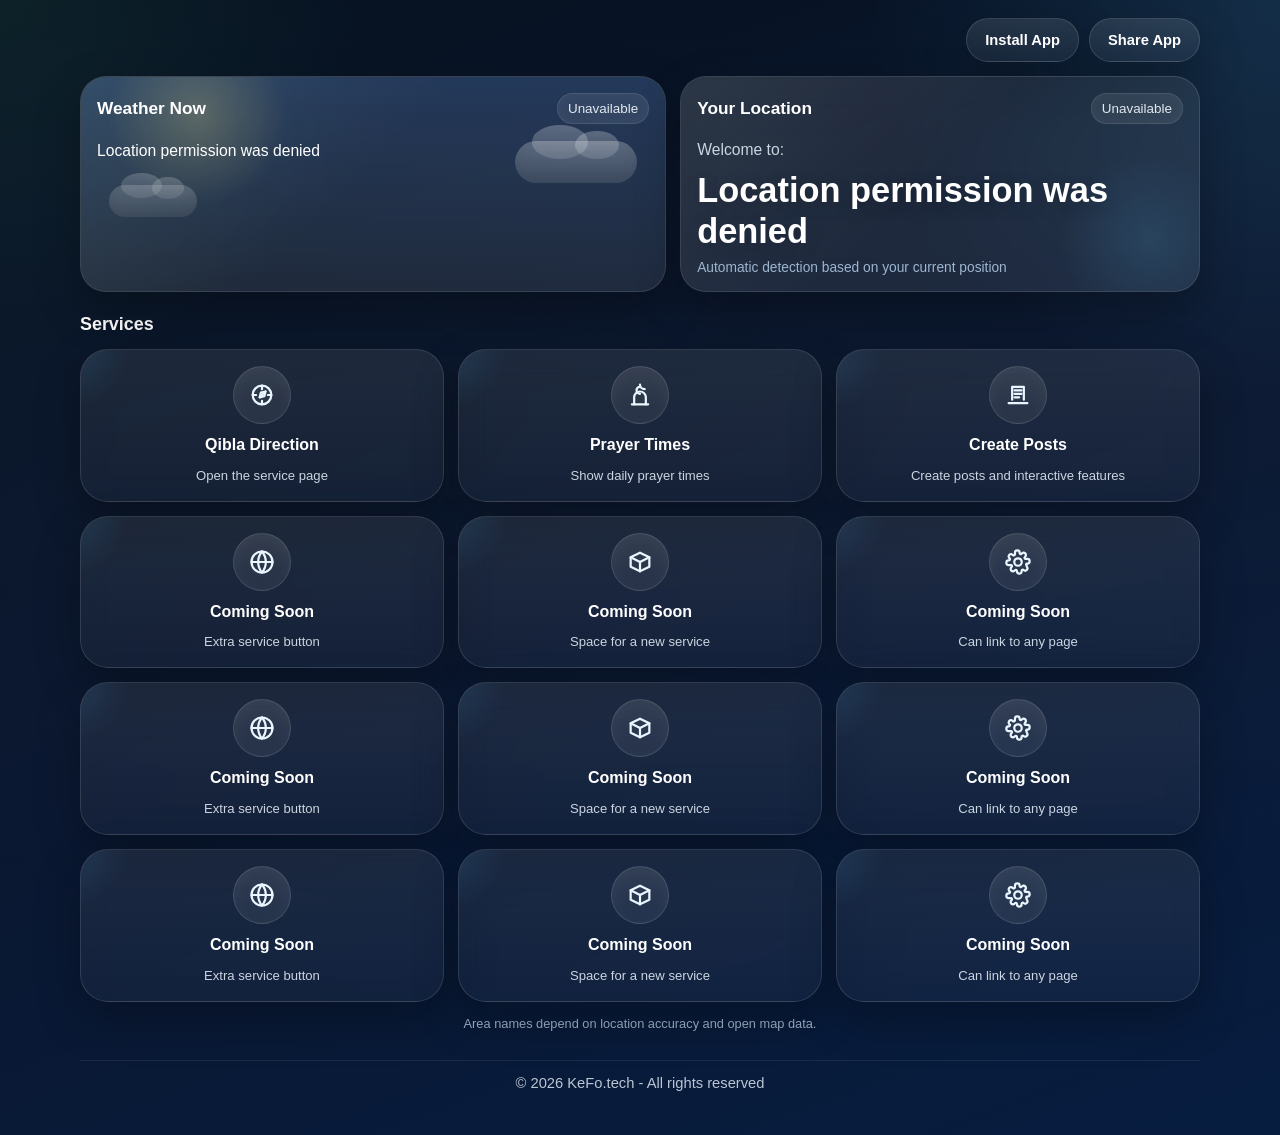
==== index.html @ 21431b5f "Update index.html" ====
<!DOCTYPE html>
<html lang="ar" dir="rtl">
<head>
  <meta charset="UTF-8" />
  <meta name="viewport" content="width=device-width, initial-scale=1.0" />
  <title>بوابة الخدمات | KeFo.tech</title>
  <meta name="theme-color" content="#0f172a" />
  <meta name="description" content="بوابة خدمات ذكية تعرض الطقس والمنطقة الحالية مع خدمات إضافية قابلة للتوسعة." />

  <link rel="manifest" href="./manifest.webmanifest" />
  <link rel="apple-touch-icon" href="./icons/icon-192.png" />

  <style>
    :root{
      --bg1:#06111f;
      --bg2:#0a1730;
      --bg3:#071d40;
      --card:rgba(255,255,255,0.08);
      --card-border:rgba(255,255,255,0.13);
      --text:#f8fafc;
      --muted:#cbd5e1;
      --accent:#5cc8ff;
      --accent2:#61e59a;
      --shadow:0 18px 45px rgba(0,0,0,.28);
      --radius:26px;
    }

    *{
      box-sizing:border-box;
      -webkit-tap-highlight-color:transparent;
      -webkit-touch-callout:none;
    }

    html, body{
      margin:0;
      padding:0;
      min-height:100%;
    }

    body{
      font-family:"Tahoma","Arial",sans-serif;
      color:var(--text);
      background:
        radial-gradient(circle at top right, rgba(92,200,255,.14), transparent 24%),
        radial-gradient(circle at top left, rgba(97,229,154,.08), transparent 22%),
        linear-gradient(160deg,var(--bg1),var(--bg2) 50%, var(--bg3));
      user-select:none;
      -webkit-user-select:none;
      -moz-user-select:none;
      -ms-user-select:none;
      overflow-x:hidden;
    }

    body::before{
      content:"";
      position:fixed;
      inset:0;
      pointer-events:none;
      background:
        linear-gradient(transparent 0%, rgba(255,255,255,.02) 50%, transparent 100%);
      mix-blend-mode:screen;
      opacity:.6;
    }

    .container{
      width:min(1120px, 94%);
      margin:auto;
      padding:18px 0 30px;
    }

    .header-actions{
      display:flex;
      justify-content:flex-end;
      gap:10px;
      margin-bottom:14px;
      flex-wrap:wrap;
    }

    .top-action-btn{
      border:none;
      outline:none;
      cursor:pointer;
      color:#fff;
      font-family:inherit;
      font-size:.92rem;
      font-weight:800;
      background:linear-gradient(180deg, rgba(255,255,255,.11), rgba(255,255,255,.05));
      border:1px solid rgba(255,255,255,.13);
      border-radius:999px;
      padding:13px 18px;
      box-shadow:var(--shadow);
      transition:.22s ease;
      backdrop-filter:blur(12px);
      -webkit-backdrop-filter:blur(12px);
    }

    .top-action-btn:hover{
      transform:translateY(-2px);
      border-color:rgba(92,200,255,.4);
      background:linear-gradient(180deg, rgba(92,200,255,.18), rgba(255,255,255,.05));
    }

    .top-cards{
      display:grid;
      grid-template-columns:minmax(0, 1.06fr) minmax(0, .94fr);
      gap:14px;
      margin-bottom:22px;
      align-items:stretch;
    }

    .glass-card{
      background:var(--card);
      border:1px solid var(--card-border);
      backdrop-filter: blur(18px);
      -webkit-backdrop-filter: blur(18px);
      border-radius:var(--radius);
      box-shadow:var(--shadow);
      padding:16px;
      position:relative;
      overflow:hidden;
      min-height:170px;
    }

    .glass-card::before{
      content:"";
      position:absolute;
      inset:0;
      background:linear-gradient(135deg, rgba(255,255,255,.08), transparent 48%);
      pointer-events:none;
    }

    .card-head{
      display:flex;
      align-items:center;
      justify-content:space-between;
      gap:10px;
      position:relative;
      z-index:3;
      margin-bottom:14px;
    }

    .card-title{
      margin:0;
      font-size:clamp(.95rem, 1.7vw, 1.08rem);
      font-weight:800;
      color:#fff;
      line-height:1.3;
    }

    .badge{
      background:rgba(255,255,255,.08);
      border:1px solid rgba(255,255,255,.10);
      color:#e2e8f0;
      padding:7px 10px;
      border-radius:999px;
      font-size:clamp(.68rem, 1.2vw, .84rem);
      white-space:nowrap;
      flex-shrink:0;
      box-shadow:inset 0 0 14px rgba(255,255,255,.03);
    }

    /* Weather Card */
    .weather-card{
      min-height:210px;
    }

    .weather-scene{
      position:absolute;
      inset:0;
      z-index:1;
      overflow:hidden;
      pointer-events:none;
    }

    .weather-scene.day{
      background:
        radial-gradient(circle at 20% 18%, rgba(255,235,130,.22), transparent 18%),
        linear-gradient(180deg, rgba(74,146,255,.18), rgba(255,255,255,.01));
    }

    .weather-scene.night{
      background:
        radial-gradient(circle at 78% 18%, rgba(200,220,255,.14), transparent 14%),
        linear-gradient(180deg, rgba(21,31,66,.28), rgba(8,14,28,.04));
    }

    .sun, .moon{
      position:absolute;
      top:22px;
      left:22px;
      width:62px;
      height:62px;
      border-radius:50%;
    }

    .sun{
      background:radial-gradient(circle, #fff7b0 0%, #ffd65c 45%, #ffb300 72%, rgba(255,179,0,.2) 100%);
      box-shadow:0 0 28px rgba(255,208,89,.55), 0 0 65px rgba(255,208,89,.18);
      animation:sunPulse 4s ease-in-out infinite;
      display:none;
    }

    .moon{
      background:radial-gradient(circle at 35% 35%, #f8fbff 0%, #d8e7ff 60%, #b5c7ec 100%);
      box-shadow:0 0 24px rgba(200,225,255,.28);
      display:none;
    }

    .moon::after{
      content:"";
      position:absolute;
      top:7px;
      left:18px;
      width:52px;
      height:52px;
      border-radius:50%;
      background:rgba(12,19,40,.95);
    }

    .stars{
      position:absolute;
      inset:0;
      display:none;
    }

    .stars span{
      position:absolute;
      width:3px;
      height:3px;
      border-radius:50%;
      background:#fff;
      opacity:.75;
      animation:starBlink 2.4s ease-in-out infinite;
    }

    .stars span:nth-child(1){ top:24px; right:85px; animation-delay:.3s; }
    .stars span:nth-child(2){ top:52px; right:50px; animation-delay:1s; }
    .stars span:nth-child(3){ top:40px; right:120px; animation-delay:1.6s; }
    .stars span:nth-child(4){ top:78px; right:88px; animation-delay:.8s; }
    .stars span:nth-child(5){ top:22px; right:150px; animation-delay:1.2s; }

    .cloud{
      position:absolute;
      border-radius:999px;
      background:linear-gradient(180deg, rgba(255,255,255,.28), rgba(255,255,255,.14));
      box-shadow:inset 0 -8px 18px rgba(0,0,0,.08);
      opacity:.95;
    }

    .cloud::before,
    .cloud::after{
      content:"";
      position:absolute;
      background:inherit;
      border-radius:50%;
    }

    .cloud::before{
      width:46%;
      height:80%;
      top:-38%;
      left:14%;
    }

    .cloud::after{
      width:36%;
      height:68%;
      top:-24%;
      right:15%;
    }

    .cloud.a{
      width:122px;
      height:42px;
      top:64px;
      right:28px;
      animation:cloudMoveA 9s ease-in-out infinite;
    }

    .cloud.b{
      width:88px;
      height:32px;
      top:108px;
      left:28px;
      opacity:.72;
      animation:cloudMoveB 12s ease-in-out infinite;
    }

    .rain,
    .snow,
    .fog,
    .lightning{
      position:absolute;
      inset:0;
      display:none;
      pointer-events:none;
    }

    .rain span{
      position:absolute;
      width:2px;
      height:15px;
      border-radius:999px;
      background:linear-gradient(180deg, rgba(190,230,255,0), rgba(190,230,255,.95));
      animation:rainFall 1s linear infinite;
      opacity:.85;
    }

    .rain span:nth-child(1){ left:18%; top:42%; animation-delay:.1s; }
    .rain span:nth-child(2){ left:28%; top:38%; animation-delay:.3s; }
    .rain span:nth-child(3){ left:36%; top:46%; animation-delay:.6s; }
    .rain span:nth-child(4){ left:48%; top:40%; animation-delay:.2s; }
    .rain span:nth-child(5){ left:58%; top:48%; animation-delay:.7s; }
    .rain span:nth-child(6){ left:70%; top:44%; animation-delay:.4s; }
    .rain span:nth-child(7){ left:79%; top:38%; animation-delay:.9s; }
    .rain span:nth-child(8){ left:87%; top:46%; animation-delay:.5s; }

    .snow span{
      position:absolute;
      width:6px;
      height:6px;
      border-radius:50%;
      background:rgba(255,255,255,.95);
      box-shadow:0 0 8px rgba(255,255,255,.25);
      animation:snowFall 5s linear infinite;
    }

    .snow span:nth-child(1){ left:18%; top:35%; animation-delay:.2s; }
    .snow span:nth-child(2){ left:28%; top:42%; animation-delay:1.3s; }
    .snow span:nth-child(3){ left:42%; top:38%; animation-delay:.7s; }
    .snow span:nth-child(4){ left:55%; top:46%; animation-delay:2.1s; }
    .snow span:nth-child(5){ left:68%; top:40%; animation-delay:1.1s; }
    .snow span:nth-child(6){ left:80%; top:36%; animation-delay:2.8s; }

    .fog span{
      position:absolute;
      left:-10%;
      width:65%;
      height:24px;
      border-radius:999px;
      background:linear-gradient(90deg, rgba(255,255,255,0), rgba(230,238,248,.16), rgba(255,255,255,0));
      filter:blur(4px);
      animation:fogMove 9s linear infinite;
    }

    .fog span:nth-child(1){ top:78px; animation-delay:0s; }
    .fog span:nth-child(2){ top:110px; animation-delay:2.7s; }
    .fog span:nth-child(3){ top:138px; animation-delay:5s; }

    .lightning span{
      position:absolute;
      right:26%;
      top:48px;
      width:0;
      height:0;
      border-left:10px solid transparent;
      border-right:6px solid transparent;
      border-top:34px solid rgba(255,250,200,.95);
      transform:skewX(-12deg) rotate(12deg);
      filter:drop-shadow(0 0 10px rgba(255,245,175,.3));
      animation:flashStorm 3.6s infinite;
    }

    .scene-sunny .sun{ display:block; }
    .scene-night-clear .moon,
    .scene-night-cloudy .moon,
    .scene-night-rainy .moon,
    .scene-night-snowy .moon{ display:block; }
    .scene-night-clear .stars,
    .scene-night-cloudy .stars,
    .scene-night-rainy .stars,
    .scene-night-snowy .stars{ display:block; }

    .scene-partly-cloudy .sun{ display:block; }
    .scene-cloudy .cloud,
    .scene-partly-cloudy .cloud,
    .scene-rainy .cloud,
    .scene-snowy .cloud,
    .scene-stormy .cloud,
    .scene-foggy .cloud,
    .scene-night-cloudy .cloud,
    .scene-night-rainy .cloud,
    .scene-night-snowy .cloud{
      display:block;
    }

    .scene-rainy .rain,
    .scene-night-rainy .rain{ display:block; }

    .scene-snowy .snow,
    .scene-night-snowy .snow{ display:block; }

    .scene-foggy .fog{ display:block; }

    .scene-stormy .rain,
    .scene-stormy .lightning{ display:block; }

    .weather-card-content{
      position:relative;
      z-index:2;
      display:flex;
      align-items:flex-end;
      justify-content:space-between;
      gap:16px;
      min-height:126px;
      padding-top:16px;
    }

    .weather-main{
      display:flex;
      flex-direction:column;
      gap:8px;
      max-width:62%;
    }

    .weather-temp{
      font-size:clamp(2rem, 4.3vw, 3rem);
      font-weight:900;
      line-height:1;
      letter-spacing:-1px;
      text-shadow:0 4px 18px rgba(0,0,0,.18);
    }

    .weather-desc{
      color:#eef7ff;
      font-size:clamp(.9rem, 1.8vw, 1.04rem);
      line-height:1.4;
      font-weight:700;
    }

    .next-weather{
      display:inline-flex;
      align-items:center;
      gap:8px;
      background:rgba(255,255,255,.09);
      border:1px solid rgba(255,255,255,.12);
      padding:8px 12px;
      border-radius:999px;
      color:#edf7ff;
      font-size:clamp(.72rem, 1.5vw, .84rem);
      line-height:1.4;
      flex-wrap:wrap;
      width:fit-content;
      backdrop-filter:blur(10px);
    }

    .next-weather-icon{
      width:22px;
      height:22px;
      display:grid;
      place-items:center;
      border-radius:50%;
      background:rgba(255,255,255,.08);
      font-size:.95rem;
    }

    .weather-side-icon{
      position:relative;
      z-index:2;
      width:82px;
      height:82px;
      border-radius:50%;
      display:grid;
      place-items:center;
      background:linear-gradient(180deg, rgba(255,255,255,.11), rgba(255,255,255,.05));
      border:1px solid rgba(255,255,255,.12);
      box-shadow:inset 0 0 24px rgba(255,255,255,.03);
      font-size:2rem;
      flex-shrink:0;
    }

    /* Location Card */
    .location-card{
      min-height:210px;
    }

    .location-card::after{
      content:"";
      position:absolute;
      inset:auto -40px -40px auto;
      width:180px;
      height:180px;
      border-radius:50%;
      background:radial-gradient(circle, rgba(92,200,255,.12), transparent 70%);
      pointer-events:none;
    }

    .location-card-content{
      position:relative;
      z-index:2;
      display:flex;
      flex-direction:column;
      justify-content:center;
      min-height:126px;
      gap:8px;
    }

    .welcome-text{
      color:var(--muted);
      font-size:clamp(.82rem, 1.8vw, .98rem);
      line-height:1.5;
    }

    .area-name{
      margin:0;
      font-size:clamp(1.25rem, 3.2vw, 2.15rem);
      font-weight:900;
      line-height:1.2;
      color:#fff;
      word-break:break-word;
      overflow-wrap:anywhere;
      text-shadow:0 5px 18px rgba(0,0,0,.18);
    }

    .location-subline{
      color:#a9c3dd;
      font-size:.86rem;
      opacity:.92;
    }

    /* Services */
    .services-title{
      margin:0 0 14px;
      font-size:clamp(1rem, 1.9vw, 1.12rem);
      font-weight:900;
      color:#fff;
    }

    .services-grid{
      display:grid;
      grid-template-columns:repeat(3, minmax(0, 1fr));
      gap:14px;
    }

    .service-btn{
      text-decoration:none;
      color:#fff;
      background:linear-gradient(180deg, rgba(255,255,255,.08), rgba(255,255,255,.04));
      border:1px solid rgba(255,255,255,.12);
      border-radius:28px;
      min-height:128px;
      padding:16px 12px;
      display:flex;
      flex-direction:column;
      align-items:center;
      justify-content:center;
      text-align:center;
      gap:10px;
      transition:.24s ease;
      box-shadow:var(--shadow);
      position:relative;
      overflow:hidden;
      backdrop-filter:blur(14px);
    }

    .service-btn::before{
      content:"";
      position:absolute;
      inset:-40% auto auto -20%;
      width:120px;
      height:120px;
      border-radius:50%;
      background:radial-gradient(circle, rgba(92,200,255,.12), transparent 70%);
      pointer-events:none;
    }

    .service-btn:hover{
      transform:translateY(-4px);
      border-color:rgba(92,200,255,.42);
      background:linear-gradient(180deg, rgba(92,200,255,.12), rgba(255,255,255,.05));
    }

    .service-icon{
      width:58px;
      height:58px;
      border-radius:50%;
      display:grid;
      place-items:center;
      background:linear-gradient(180deg, rgba(255,255,255,.10), rgba(255,255,255,.05));
      border:1px solid rgba(255,255,255,.13);
      box-shadow:inset 0 0 18px rgba(255,255,255,.04);
      flex-shrink:0;
    }

    .service-icon svg{
      width:28px;
      height:28px;
      stroke:#eaf6ff;
      fill:none;
      stroke-width:1.9;
      stroke-linecap:round;
      stroke-linejoin:round;
    }

    .service-title{
      font-size:clamp(.84rem, 1.8vw, 1rem);
      font-weight:800;
      line-height:1.35;
      position:relative;
      z-index:1;
    }

    .service-sub{
      font-size:clamp(.7rem, 1.42vw, .82rem);
      color:var(--muted);
      line-height:1.45;
      position:relative;
      z-index:1;
    }

    .osm-note{
      margin-top:12px;
      color:#9bb2ca;
      font-size:clamp(.68rem, 1.3vw, .8rem);
      text-align:center;
      line-height:1.6;
    }

    .copyright{
      margin-top:26px;
      text-align:center;
      color:#cbd5e1;
      font-size:clamp(.76rem, 1.6vw, .92rem);
      opacity:.92;
      padding:14px 10px;
      border-top:1px solid rgba(255,255,255,.08);
    }

    .loading-text,
    .error-text{
      color:#fff;
      font-size:clamp(.8rem, 1.7vw, .98rem);
      line-height:1.7;
      position:relative;
      z-index:2;
    }

    /* Animations */
    @keyframes sunPulse{
      0%,100%{ transform:scale(1); }
      50%{ transform:scale(1.06); }
    }

    @keyframes starBlink{
      0%,100%{ opacity:.25; transform:scale(1); }
      50%{ opacity:1; transform:scale(1.25); }
    }

    @keyframes cloudMoveA{
      0%,100%{ transform:translateX(0); }
      50%{ transform:translateX(-12px); }
    }

    @keyframes cloudMoveB{
      0%,100%{ transform:translateX(0); }
      50%{ transform:translateX(15px); }
    }

    @keyframes rainFall{
      0%{ transform:translateY(-8px); opacity:0; }
      20%{ opacity:.9; }
      100%{ transform:translateY(38px); opacity:0; }
    }

    @keyframes snowFall{
      0%{ transform:translateY(-8px) translateX(0); opacity:0; }
      10%{ opacity:1; }
      100%{ transform:translateY(54px) translateX(10px); opacity:0; }
    }

    @keyframes fogMove{
      0%{ transform:translateX(-18%); opacity:0; }
      15%,70%{ opacity:1; }
      100%{ transform:translateX(135%); opacity:0; }
    }

    @keyframes flashStorm{
      0%, 82%, 100%{ opacity:0; }
      84%{ opacity:1; }
      86%{ opacity:0; }
      88%{ opacity:1; }
      90%{ opacity:0; }
    }

    @media (max-width: 820px){
      .top-cards{
        grid-template-columns:1fr 1fr;
        gap:10px;
      }

      .weather-card-content{
        gap:10px;
      }

      .weather-main{
        max-width:100%;
      }
    }

    @media (max-width: 700px){
      .container{
        width:min(97%, 97%);
        padding:12px 0 24px;
      }

      .header-actions{
        justify-content:center;
      }

      .top-cards{
        grid-template-columns:1fr 1fr;
        gap:10px;
      }

      .glass-card{
        min-height:180px;
        padding:12px;
        border-radius:20px;
      }

      .weather-card,
      .location-card{
        min-height:180px;
      }

      .weather-card-content{
        min-height:108px;
        align-items:flex-end;
      }

      .weather-side-icon{
        width:62px;
        height:62px;
        font-size:1.55rem;
      }

      .sun, .moon{
        width:48px;
        height:48px;
        top:18px;
        left:18px;
      }

      .moon::after{
        width:40px;
        height:40px;
        left:14px;
      }

      .cloud.a{ width:92px; height:34px; top:54px; right:18px; }
      .cloud.b{ width:74px; height:26px; top:92px; left:18px; }

      .services-grid{
        gap:10px;
      }

      .service-btn{
        min-height:104px;
        padding:12px 8px;
        border-radius:22px;
      }

      .service-sub{
        display:none;
      }
    }

    @media (max-width: 480px){
      .top-cards{
        gap:8px;
      }

      .glass-card{
        min-height:166px;
        padding:10px;
        border-radius:18px;
      }

      .card-head{
        margin-bottom:8px;
      }

      .badge{
        font-size:.62rem;
        padding:5px 8px;
      }

      .weather-temp{
        font-size:1.7rem;
      }

      .weather-desc{
        font-size:.8rem;
      }

      .next-weather{
        font-size:.66rem;
        padding:6px 9px;
      }

      .area-name{
        font-size:1.12rem;
      }

      .welcome-text{
        font-size:.75rem;
      }

      .service-btn{
        min-height:96px;
        padding:10px 6px;
        border-radius:20px;
      }

      .service-icon{
        width:50px;
        height:50px;
      }

      .service-icon svg{
        width:24px;
        height:24px;
      }

      .service-title{
        font-size:.72rem;
      }

      .top-action-btn{
        font-size:.8rem;
        padding:11px 14px;
      }
    }
  </style>
</head>
<body oncontextmenu="return false">
  <div class="container">

    <div class="header-actions">
      <button class="top-action-btn" id="installBtn"></button>
      <button class="top-action-btn" id="shareBtn"></button>
    </div>

    <section class="top-cards">
      <div class="glass-card weather-card">
        <div class="weather-scene day scene-sunny" id="weatherScene">
          <div class="sun"></div>
          <div class="moon"></div>
          <div class="stars">
            <span></span><span></span><span></span><span></span><span></span>
          </div>
          <div class="cloud a"></div>
          <div class="cloud b"></div>
          <div class="rain">
            <span></span><span></span><span></span><span></span>
            <span></span><span></span><span></span><span></span>
          </div>
          <div class="snow">
            <span></span><span></span><span></span><span></span><span></span><span></span>
          </div>
          <div class="fog">
            <span></span><span></span><span></span>
          </div>
          <div class="lightning"><span></span></div>
        </div>

        <div class="card-head">
          <h2 class="card-title" id="weatherCardTitle"></h2>
          <div class="badge" id="weatherBadge"></div>
        </div>

        <div id="weatherContent" class="loading-text"></div>
      </div>

      <div class="glass-card location-card">
        <div class="card-head">
          <h2 class="card-title" id="locationCardTitle"></h2>
          <div class="badge" id="locationBadge"></div>
        </div>

        <div class="location-card-content">
          <div class="welcome-text" id="welcomeText"></div>
          <h1 class="area-name" id="areaName"></h1>
          <div class="location-subline" id="locationSubline"></div>
        </div>
      </div>
    </section>

    <section>
      <h3 class="services-title" id="servicesTitle"></h3>

      <div class="services-grid" id="servicesGrid"></div>

      <div class="osm-note" id="osmNote"></div>
    </section>

    <div class="copyright" id="copyrightText"></div>
  </div>

  <script>
    const LANG = (navigator.language || "en").split("-")[0].toLowerCase();
    const APP_LANG = ["ar", "en", "de", "tr", "hi"].includes(LANG) ? LANG : "en";

    const I18N = {
      ar: {
        title: "بوابة الخدمات | KeFo.tech",
        install: "تثبيت التطبيق",
        share: "مشاركة التطبيق",
        weatherCardTitle: "الطقس الآن",
        weatherLoading: "يتم جلب حالة الطقس الحالية...",
        weatherUpdating: "جاري التحديث",
        weatherUpdated: "تم التحديث",
        weatherUnavailable: "غير متاح",
        locationCardTitle: "موقعك الحالي",
        locationLocating: "جارٍ التحديد",
        locationSearching: "جاري البحث",
        locationDone: "تم التحديد",
        welcome: "أهلاً بك في:",
        areaLoading: "جارٍ تحديد المنطقة...",
        areaCurrent: "منطقتك الحالية",
        locationSubline: "تحديد تلقائي حسب موقعك الحالي",
        servicesTitle: "الخدمات",
        osmNote: "تعتمد أسماء المناطق على دقة بيانات الموقع ونتائج الخرائط المفتوحة.",
        copyright: "© 2026 KeFo.tech - جميع الحقوق محفوظة",
        weatherError: "تعذر جلب بيانات الطقس",
        locationError: "تعذر تحديد المنطقة",
        geolocationNotSupported: "المتصفح لا يدعم خدمة الموقع",
        geolocationDenied: "تم رفض إذن الموقع",
        shareText: "جرّب بوابة الخدمات الذكية من KeFo.tech",
        copied: "تم نسخ رابط التطبيق.",
        installHint: "إذا لم يظهر التثبيت التلقائي، يمكنك تثبيت التطبيق يدويًا من قائمة المتصفح ثم إضافة إلى الشاشة الرئيسية.",
        afterHour: "بعد ساعة:",
        currentWeatherUnknown: "حالة جوية غير معروفة",
        clear: "سماء صافية",
        mostlyClear: "غالبًا صحو",
        partlyCloudy: "غائم جزئيًا",
        cloudy: "غائم",
        fog: "ضباب",
        denseFog: "ضباب كثيف",
        lightDrizzle: "رذاذ خفيف",
        moderateDrizzle: "رذاذ متوسط",
        heavyDrizzle: "رذاذ كثيف",
        lightRain: "مطر خفيف",
        moderateRain: "مطر متوسط",
        heavyRain: "مطر غزير",
        lightSnow: "ثلوج خفيفة",
        snow: "ثلوج",
        heavySnow: "ثلوج كثيفة",
        snowGrains: "حبوب ثلجية",
        lightShowers: "زخات مطر خفيفة",
        showers: "زخات مطر",
        heavyShowers: "زخات مطر غزيرة",
        lightSnowShowers: "زخات ثلج خفيفة",
        heavySnowShowers: "زخات ثلج كثيفة",
        thunderstorm: "عاصفة رعدية",
        thunderHailLight: "عاصفة مع برد خفيف",
        thunderHailHeavy: "عاصفة مع برد شديد"
      },
      en: {
        title: "Services Portal | KeFo.tech",
        install: "Install App",
        share: "Share App",
        weatherCardTitle: "Weather Now",
        weatherLoading: "Fetching current weather...",
        weatherUpdating: "Updating",
        weatherUpdated: "Updated",
        weatherUnavailable: "Unavailable",
        locationCardTitle: "Your Location",
        locationLocating: "Locating",
        locationSearching: "Searching",
        locationDone: "Detected",
        welcome: "Welcome to:",
        areaLoading: "Detecting area...",
        areaCurrent: "Your current area",
        locationSubline: "Automatic detection based on your current position",
        servicesTitle: "Services",
        osmNote: "Area names depend on location accuracy and open map data.",
        copyright: "© 2026 KeFo.tech - All rights reserved",
        weatherError: "Unable to fetch weather data",
        locationError: "Unable to detect area",
        geolocationNotSupported: "Geolocation is not supported by this browser",
        geolocationDenied: "Location permission was denied",
        shareText: "Try the smart services portal by KeFo.tech",
        copied: "App link copied.",
        installHint: "If automatic install does not appear, add the app manually from the browser menu.",
        afterHour: "In 1 hour:",
        currentWeatherUnknown: "Unknown weather",
        clear: "Clear sky",
        mostlyClear: "Mostly clear",
        partlyCloudy: "Partly cloudy",
        cloudy: "Cloudy",
        fog: "Fog",
        denseFog: "Dense fog",
        lightDrizzle: "Light drizzle",
        moderateDrizzle: "Moderate drizzle",
        heavyDrizzle: "Heavy drizzle",
        lightRain: "Light rain",
        moderateRain: "Moderate rain",
        heavyRain: "Heavy rain",
        lightSnow: "Light snow",
        snow: "Snow",
        heavySnow: "Heavy snow",
        snowGrains: "Snow grains",
        lightShowers: "Light rain showers",
        showers: "Rain showers",
        heavyShowers: "Heavy rain showers",
        lightSnowShowers: "Light snow showers",
        heavySnowShowers: "Heavy snow showers",
        thunderstorm: "Thunderstorm",
        thunderHailLight: "Storm with light hail",
        thunderHailHeavy: "Storm with heavy hail"
      },
      de: {
        title: "Serviceportal | KeFo.tech",
        install: "App installieren",
        share: "App teilen",
        weatherCardTitle: "Wetter jetzt",
        weatherLoading: "Aktuelles Wetter wird geladen...",
        weatherUpdating: "Aktualisiert",
        weatherUpdated: "Aktuell",
        weatherUnavailable: "Nicht verfügbar",
        locationCardTitle: "Ihr Standort",
        locationLocating: "Wird ermittelt",
        locationSearching: "Suche läuft",
        locationDone: "Ermittelt",
        welcome: "Willkommen in:",
        areaLoading: "Gebiet wird ermittelt...",
        areaCurrent: "Ihr aktuelles Gebiet",
        locationSubline: "Automatische Erkennung anhand Ihres Standorts",
        servicesTitle: "Dienste",
        osmNote: "Gebietsnamen hängen von Standortgenauigkeit und offenen Kartendaten ab.",
        copyright: "© 2026 KeFo.tech - Alle Rechte vorbehalten",
        weatherError: "Wetterdaten konnten nicht geladen werden",
        locationError: "Gebiet konnte nicht ermittelt werden",
        geolocationNotSupported: "Geolokalisierung wird nicht unterstützt",
        geolocationDenied: "Standortberechtigung wurde verweigert",
        shareText: "Probieren Sie das smarte Serviceportal von KeFo.tech",
        copied: "Link zur App wurde kopiert.",
        installHint: "Falls die automatische Installation nicht erscheint, fügen Sie die App manuell über das Browsermenü hinzu.",
        afterHour: "In 1 Stunde:",
        currentWeatherUnknown: "Unbekanntes Wetter",
        clear: "Klarer Himmel",
        mostlyClear: "Meist klar",
        partlyCloudy: "Teilweise bewölkt",
        cloudy: "Bewölkt",
        fog: "Nebel",
        denseFog: "Dichter Nebel",
        lightDrizzle: "Leichter Nieselregen",
        moderateDrizzle: "Mäßiger Nieselregen",
        heavyDrizzle: "Starker Nieselregen",
        lightRain: "Leichter Regen",
        moderateRain: "Mäßiger Regen",
        heavyRain: "Starker Regen",
        lightSnow: "Leichter Schnee",
        snow: "Schnee",
        heavySnow: "Starker Schneefall",
        snowGrains: "Schneekörner",
        lightShowers: "Leichte Regenschauer",
        showers: "Regenschauer",
        heavyShowers: "Starke Regenschauer",
        lightSnowShowers: "Leichte Schneeschauer",
        heavySnowShowers: "Starke Schneeschauer",
        thunderstorm: "Gewitter",
        thunderHailLight: "Gewitter mit leichtem Hagel",
        thunderHailHeavy: "Gewitter mit starkem Hagel"
      },
      tr: {
        title: "Hizmet Portalı | KeFo.tech",
        install: "Uygulamayı yükle",
        share: "Uygulamayı paylaş",
        weatherCardTitle: "Şu an hava",
        weatherLoading: "Güncel hava getiriliyor...",
        weatherUpdating: "Güncelleniyor",
        weatherUpdated: "Güncel",
        weatherUnavailable: "Mevcut değil",
        locationCardTitle: "Konumunuz",
        locationLocating: "Belirleniyor",
        locationSearching: "Aranıyor",
        locationDone: "Belirlendi",
        welcome: "Hoş geldiniz:",
        areaLoading: "Bölge belirleniyor...",
        areaCurrent: "Mevcut bölgeniz",
        locationSubline: "Mevcut konumunuza göre otomatik algılama",
        servicesTitle: "Hizmetler",
        osmNote: "Bölge adları konum doğruluğuna ve açık harita verilerine bağlıdır.",
        copyright: "© 2026 KeFo.tech - Tüm hakları saklıdır",
        weatherError: "Hava verileri alınamadı",
        locationError: "Bölge belirlenemedi",
        geolocationNotSupported: "Tarayıcı konumu desteklemiyor",
        geolocationDenied: "Konum izni reddedildi",
        shareText: "KeFo.tech akıllı hizmet portalını deneyin",
        copied: "Uygulama bağlantısı kopyalandı.",
        installHint: "Otomatik kurulum görünmezse, uygulamayı tarayıcı menüsünden elle ekleyin.",
        afterHour: "1 saat sonra:",
        currentWeatherUnknown: "Bilinmeyen hava",
        clear: "Açık gökyüzü",
        mostlyClear: "Çoğunlukla açık",
        partlyCloudy: "Parçalı bulutlu",
        cloudy: "Bulutlu",
        fog: "Sis",
        denseFog: "Yoğun sis",
        lightDrizzle: "Hafif çiseleme",
        moderateDrizzle: "Orta çiseleme",
        heavyDrizzle: "Yoğun çiseleme",
        lightRain: "Hafif yağmur",
        moderateRain: "Orta yağmur",
        heavyRain: "Şiddetli yağmur",
        lightSnow: "Hafif kar",
        snow: "Kar",
        heavySnow: "Yoğun kar",
        snowGrains: "Kar taneleri",
        lightShowers: "Hafif sağanak",
        showers: "Sağanak",
        heavyShowers: "Şiddetli sağanak",
        lightSnowShowers: "Hafif kar sağanağı",
        heavySnowShowers: "Yoğun kar sağanağı",
        thunderstorm: "Gök gürültülü fırtına",
        thunderHailLight: "Hafif dolulu fırtına",
        thunderHailHeavy: "Şiddetli dolulu fırtına"
      },
      hi: {
        title: "सेवा पोर्टल | KeFo.tech",
        install: "ऐप इंस्टॉल करें",
        share: "ऐप साझा करें",
        weatherCardTitle: "अभी का मौसम",
        weatherLoading: "मौसम लाया जा रहा है...",
        weatherUpdating: "अपडेट हो रहा है",
        weatherUpdated: "अपडेटेड",
        weatherUnavailable: "उपलब्ध नहीं",
        locationCardTitle: "आपका स्थान",
        locationLocating: "स्थान पता किया जा रहा है",
        locationSearching: "खोज जारी है",
        locationDone: "पता चल गया",
        welcome: "आपका स्वागत है:",
        areaLoading: "क्षेत्र पता किया जा रहा है...",
        areaCurrent: "आपका वर्तमान क्षेत्र",
        locationSubline: "आपकी वर्तमान स्थिति के आधार पर स्वचालित पहचान",
        servicesTitle: "सेवाएँ",
        osmNote: "क्षेत्र के नाम स्थान की शुद्धता और खुले मानचित्र डेटा पर निर्भर करते हैं।",
        copyright: "© 2026 KeFo.tech - सर्वाधिकार सुरक्षित",
        weatherError: "मौसम डेटा प्राप्त नहीं हो सका",
        locationError: "क्षेत्र पता नहीं चल सका",
        geolocationNotSupported: "यह ब्राउज़र लोकेशन का समर्थन नहीं करता",
        geolocationDenied: "लोकेशन अनुमति अस्वीकार कर दी गई",
        shareText: "KeFo.tech का स्मार्ट सेवा पोर्टल आज़माएँ",
        copied: "ऐप लिंक कॉपी हो गया।",
        installHint: "यदि स्वचालित इंस्टॉल नहीं दिखे, तो ब्राउज़र मेनू से इसे मैन्युअली जोड़ें।",
        afterHour: "1 घंटे बाद:",
        currentWeatherUnknown: "अज्ञात मौसम",
        clear: "साफ आसमान",
        mostlyClear: "ज़्यादातर साफ",
        partlyCloudy: "आंशिक बादल",
        cloudy: "बादल छाए",
        fog: "कोहरा",
        denseFog: "घना कोहरा",
        lightDrizzle: "हल्की फुहार",
        moderateDrizzle: "मध्यम फुहार",
        heavyDrizzle: "तेज़ फुहार",
        lightRain: "हल्की बारिश",
        moderateRain: "मध्यम बारिश",
        heavyRain: "तेज़ बारिश",
        lightSnow: "हल्की बर्फ़बारी",
        snow: "बर्फ़",
        heavySnow: "भारी बर्फ़बारी",
        snowGrains: "बर्फ़ के कण",
        lightShowers: "हल्की बौछारें",
        showers: "बारिश की बौछारें",
        heavyShowers: "तेज़ बौछारें",
        lightSnowShowers: "हल्की हिम बौछारें",
        heavySnowShowers: "तेज़ हिम बौछारें",
        thunderstorm: "आंधी-तूफ़ान",
        thunderHailLight: "हल्की ओलों के साथ तूफ़ान",
        thunderHailHeavy: "भारी ओलों के साथ तूफ़ान"
      }
    };

    const T = I18N[APP_LANG];

    const SERVICES = [
      { titleKey: "qibla", subKey: "qiblaSub", href: "./qibla/", icon: "qibla" },
      { titleKey: "prayer", subKey: "prayerSub", href: "./salah/", icon: "prayer" },
      { titleKey: "posts", subKey: "postsSub", href: "./post/", icon: "posts" },
      { titleKey: "coming", subKey: "comingSub", href: "javascript:void(0)", icon: "globe" },
      { titleKey: "coming", subKey: "comingSub2", href: "javascript:void(0)", icon: "box" },
      { titleKey: "coming", subKey: "comingSub3", href: "javascript:void(0)", icon: "settings" },
      { titleKey: "coming", subKey: "comingSub", href: "javascript:void(0)", icon: "globe" },
      { titleKey: "coming", subKey: "comingSub2", href: "javascript:void(0)", icon: "box" },
      { titleKey: "coming", subKey: "comingSub3", href: "javascript:void(0)", icon: "settings" },
      { titleKey: "coming", subKey: "comingSub", href: "javascript:void(0)", icon: "globe" },
      { titleKey: "coming", subKey: "comingSub2", href: "javascript:void(0)", icon: "box" },
      { titleKey: "coming", subKey: "comingSub3", href: "javascript:void(0)", icon: "settings" }
    ];

    const EXTRA_TEXT = {
      ar: {
        qibla: "اتجاه القبلة",
        qiblaSub: "الانتقال إلى صفحة الخدمة",
        prayer: "أوقات الصلاة",
        prayerSub: "عرض أوقات الصلاة اليومية",
        posts: "إنشاء منشورات",
        postsSub: "إنشاء منشورات وخدمات تفاعلية",
        coming: "خدمة قادمة",
        comingSub: "زر إضافي للخدمات",
        comingSub2: "مساحة لخدمة جديدة",
        comingSub3: "يمكن ربطها بأي صفحة"
      },
      en: {
        qibla: "Qibla Direction",
        qiblaSub: "Open the service page",
        prayer: "Prayer Times",
        prayerSub: "Show daily prayer times",
        posts: "Create Posts",
        postsSub: "Create posts and interactive features",
        coming: "Coming Soon",
        comingSub: "Extra service button",
        comingSub2: "Space for a new service",
        comingSub3: "Can link to any page"
      },
      de: {
        qibla: "Qibla-Richtung",
        qiblaSub: "Dienstseite öffnen",
        prayer: "Gebetszeiten",
        prayerSub: "Tägliche Gebetszeiten anzeigen",
        posts: "Beiträge erstellen",
        postsSub: "Beiträge und interaktive Dienste",
        coming: "Demnächst",
        comingSub: "Zusätzliche Diensttaste",
        comingSub2: "Platz für neuen Dienst",
        comingSub3: "Kann auf jede Seite verlinken"
      },
      tr: {
        qibla: "Kıble Yönü",
        qiblaSub: "Hizmet sayfasını aç",
        prayer: "Namaz Vakitleri",
        prayerSub: "Günlük namaz vakitlerini göster",
        posts: "Gönderi Oluştur",
        postsSub: "Gönderiler ve etkileşimli hizmetler",
        coming: "Yakında",
        comingSub: "Ek hizmet düğmesi",
        comingSub2: "Yeni hizmet alanı",
        comingSub3: "Her sayfaya bağlanabilir"
      },
      hi: {
        qibla: "क़िबला दिशा",
        qiblaSub: "सेवा पृष्ठ खोलें",
        prayer: "नमाज़ समय",
        prayerSub: "दैनिक नमाज़ समय दिखाएँ",
        posts: "पोस्ट बनाएँ",
        postsSub: "पोस्ट और इंटरैक्टिव सेवाएँ",
        coming: "जल्द आ रहा है",
        comingSub: "अतिरिक्त सेवा बटन",
        comingSub2: "नई सेवा के लिए स्थान",
        comingSub3: "किसी भी पृष्ठ से जोड़ा जा सकता है"
      }
    };

    const TT = EXTRA_TEXT[APP_LANG];

    const weatherContent = document.getElementById("weatherContent");
    const weatherBadge = document.getElementById("weatherBadge");
    const areaName = document.getElementById("areaName");
    const locationBadge = document.getElementById("locationBadge");
    const shareBtn = document.getElementById("shareBtn");
    const installBtn = document.getElementById("installBtn");
    const weatherScene = document.getElementById("weatherScene");

    let deferredPrompt = null;

    init();

    function init() {
      applyTranslations();
      buildServices();
      registerServiceWorker();
      setupInstallPrompt();
      setupShare();
      setupProtection();

      if (!navigator.geolocation) {
        showLocationError(T.geolocationNotSupported);
        showWeatherError(T.geolocationNotSupported);
        return;
      }

      navigator.geolocation.getCurrentPosition(
        async (position) => {
          const lat = position.coords.latitude;
          const lon = position.coords.longitude;

          await Promise.all([
            loadWeather(lat, lon),
            loadAreaName(lat, lon)
          ]);
        },
        () => {
          showLocationError(T.geolocationDenied);
          showWeatherError(T.geolocationDenied);
        },
        {
          enableHighAccuracy: true,
          timeout: 10000,
          maximumAge: 0
        }
      );
    }

    function applyTranslations() {
      document.documentElement.lang = APP_LANG;
      document.documentElement.dir = APP_LANG === "ar" ? "rtl" : "ltr";
      document.title = T.title;

      installBtn.textContent = T.install;
      shareBtn.textContent = T.share;

      document.getElementById("weatherCardTitle").textContent = T.weatherCardTitle;
      document.getElementById("locationCardTitle").textContent = T.locationCardTitle;
      document.getElementById("welcomeText").textContent = T.welcome;
      document.getElementById("locationSubline").textContent = T.locationSubline;
      document.getElementById("servicesTitle").textContent = T.servicesTitle;
      document.getElementById("osmNote").textContent = T.osmNote;
      document.getElementById("copyrightText").textContent = T.copyright;

      weatherBadge.textContent = T.weatherUpdating;
      locationBadge.textContent = T.locationLocating;
      weatherContent.textContent = T.weatherLoading;
      areaName.textContent = T.areaLoading;
    }

    function buildServices() {
      const grid = document.getElementById("servicesGrid");
      grid.innerHTML = SERVICES.map(service => `
        <a class="service-btn" href="${service.href}">
          <div class="service-icon">${getServiceIcon(service.icon)}</div>
          <div class="service-title">${TT[service.titleKey]}</div>
          <div class="service-sub">${TT[service.subKey]}</div>
        </a>
      `).join("");
    }

    function getServiceIcon(type) {
      const icons = {
        qibla: `
          <svg viewBox="0 0 24 24">
            <circle cx="12" cy="12" r="8"></circle>
            <path d="M12 4v3"></path>
            <path d="M20 12h-3"></path>
            <path d="M12 20v-3"></path>
            <path d="M4 12h3"></path>
            <path d="M10 14l5-5"></path>
            <path d="M15 9l-1 4-4 1 1-4 4-1z"></path>
          </svg>
        `,
        prayer: `
          <svg viewBox="0 0 24 24">
            <path d="M5 20h14"></path>
            <path d="M7 20v-6a5 5 0 0 1 10 0v6"></path>
            <path d="M12 5a3 3 0 1 0 0 6"></path>
            <path d="M16 7a4 4 0 0 1-4-4"></path>
          </svg>
        `,
        posts: `
          <svg viewBox="0 0 24 24">
            <path d="M4 19h16"></path>
            <path d="M7 16V5h10v11"></path>
            <path d="M9 8h6"></path>
            <path d="M9 11h6"></path>
            <path d="M9 14h4"></path>
          </svg>
        `,
        globe: `
          <svg viewBox="0 0 24 24">
            <circle cx="12" cy="12" r="9"></circle>
            <path d="M3 12h18"></path>
            <path d="M12 3a14 14 0 0 1 0 18"></path>
            <path d="M12 3a14 14 0 0 0 0 18"></path>
          </svg>
        `,
        box: `
          <svg viewBox="0 0 24 24">
            <path d="M4 8l8-4 8 4-8 4-8-4z"></path>
            <path d="M4 8v8l8 4 8-4V8"></path>
            <path d="M12 12v8"></path>
          </svg>
        `,
        settings: `
          <svg viewBox="0 0 24 24">
            <circle cx="12" cy="12" r="3.2"></circle>
            <path d="M19.4 15a1 1 0 0 0 .2 1.1l.1.1a2 2 0 0 1-2.8 2.8l-.1-.1a1 1 0 0 0-1.1-.2 1 1 0 0 0-.6.9V20a2 2 0 1 1-4 0v-.2a1 1 0 0 0-.6-.9 1 1 0 0 0-1.1.2l-.1.1a2 2 0 1 1-2.8-2.8l.1-.1a1 1 0 0 0 .2-1.1 1 1 0 0 0-.9-.6H4a2 2 0 1 1 0-4h.2a1 1 0 0 0 .9-.6 1 1 0 0 0-.2-1.1l-.1-.1a2 2 0 1 1 2.8-2.8l.1.1a1 1 0 0 0 1.1.2 1 1 0 0 0 .6-.9V4a2 2 0 1 1 4 0v.2a1 1 0 0 0 .6.9 1 1 0 0 0 1.1-.2l.1-.1a2 2 0 1 1 2.8 2.8l-.1.1a1 1 0 0 0-.2 1.1 1 1 0 0 0 .9.6H20a2 2 0 1 1 0 4h-.2a1 1 0 0 0-.9.6z"></path>
          </svg>
        `
      };

      return icons[type] || icons.globe;
    }

    function registerServiceWorker() {
      if ("serviceWorker" in navigator) {
        window.addEventListener("load", () => {
          navigator.serviceWorker.register("./sw.js").catch(() => {});
        });
      }
    }

    function setupInstallPrompt() {
      window.addEventListener("beforeinstallprompt", (e) => {
        e.preventDefault();
        deferredPrompt = e;
      });

      installBtn.addEventListener("click", async () => {
        if (deferredPrompt) {
          deferredPrompt.prompt();
          await deferredPrompt.userChoice;
          deferredPrompt = null;
        } else {
          alert(T.installHint);
        }
      });
    }

    function setupShare() {
      shareBtn.addEventListener("click", async () => {
        const shareData = {
          title: T.title,
          text: T.shareText,
          url: window.location.href
        };

        try {
          if (navigator.share) {
            await navigator.share(shareData);
          } else {
            await navigator.clipboard.writeText(window.location.href);
            alert(T.copied);
          }
        } catch (e) {}
      });
    }

    function setupProtection() {
      document.addEventListener("contextmenu", (e) => e.preventDefault());
      document.addEventListener("dragstart", (e) => e.preventDefault());
      document.addEventListener("selectstart", (e) => e.preventDefault());
      document.addEventListener("copy", (e) => e.preventDefault());
      document.addEventListener("cut", (e) => e.preventDefault());

      document.addEventListener("keydown", (e) => {
        const key = e.key.toLowerCase();

        if (e.key === "F12") {
          e.preventDefault();
          return false;
        }

        if (e.ctrlKey && key === "u") {
          e.preventDefault();
          return false;
        }

        if (e.ctrlKey && e.shiftKey && ["i", "j", "c"].includes(key)) {
          e.preventDefault();
          return false;
        }
      });
    }

    async function loadWeather(lat, lon) {
      try {
        weatherBadge.textContent = T.weatherUpdating;

        const url = `https://api.open-meteo.com/v1/forecast?latitude=${lat}&longitude=${lon}&current=temperature_2m,weather_code,is_day&hourly=weather_code&forecast_hours=3&timezone=auto`;
        const res = await fetch(url);
        if (!res.ok) throw new Error("weather fetch failed");

        const data = await res.json();
        const current = data.current;
        const temp = Math.round(current.temperature_2m);
        const isDay = Number(current.is_day) === 1;
        const currentInfo = getWeatherInfo(current.weather_code);

        const nextHourCode = data.hourly?.weather_code?.[1];
        const nextHourInfo = typeof nextHourCode !== "undefined"
          ? getWeatherInfo(nextHourCode)
          : null;

        const nextWeatherHTML = nextHourInfo ? `
          <div class="next-weather">
            <span class="next-weather-icon">${nextHourInfo.icon}</span>
            <span>${T.afterHour} ${nextHourInfo.text}</span>
          </div>
        ` : "";

        weatherContent.innerHTML = `
          <div class="weather-card-content">
            <div class="weather-main">
              <div class="weather-temp">${temp}°</div>
              <div class="weather-desc">${currentInfo.text}</div>
              ${nextWeatherHTML}
            </div>
            <div class="weather-side-icon">${currentInfo.icon}</div>
          </div>
        `;

        setWeatherScene(current.weather_code, isDay);
        weatherBadge.textContent = T.weatherUpdated;
      } catch (err) {
        showWeatherError(T.weatherError);
      }
    }

    function setWeatherScene(code, isDay) {
      weatherScene.className = "weather-scene";

      const periodClass = isDay ? "day" : "night";
      const sceneClass = getSceneClass(code, isDay);

      weatherScene.classList.add(periodClass, sceneClass);
    }

    function getSceneClass(code, isDay) {
      if ([95, 96, 99].includes(code)) return "scene-stormy";
      if ([45, 48].includes(code)) return "scene-foggy";
      if ([71, 73, 75, 77, 85, 86].includes(code)) return isDay ? "scene-snowy" : "scene-night-snowy";
      if ([51, 53, 55, 61, 63, 65, 80, 81, 82].includes(code)) return isDay ? "scene-rainy" : "scene-night-rainy";
      if ([1, 2].includes(code)) return isDay ? "scene-partly-cloudy" : "scene-night-cloudy";
      if ([3].includes(code)) return isDay ? "scene-cloudy" : "scene-night-cloudy";
      return isDay ? "scene-sunny" : "scene-night-clear";
    }

    async function loadAreaName(lat, lon) {
      try {
        locationBadge.textContent = T.locationSearching;

        const requestLang = (navigator.language || "en").split("-")[0];
        const url = `https://nominatim.openstreetmap.org/reverse?format=jsonv2&lat=${lat}&lon=${lon}&accept-language=${encodeURIComponent(requestLang)}`;

        const res = await fetch(url, {
          headers: { "Accept": "application/json" }
        });

        if (!res.ok) throw new Error("nominatim fetch failed");

        const data = await res.json();
        const address = data.address || {};

        const bestArea =
          address.suburb ||
          address.neighbourhood ||
          address.neighborhood ||
          address.quarter ||
          address.city_district ||
          address.residential ||
          address.borough ||
          address.hamlet ||
          address.village ||
          address.town ||
          address.city ||
          T.areaCurrent;

        areaName.textContent = bestArea;
        locationBadge.textContent = T.locationDone;
      } catch (err) {
        showLocationError(T.locationError);
      }
    }

    function showWeatherError(message) {
      weatherBadge.textContent = T.weatherUnavailable;
      weatherContent.innerHTML = `<div class="error-text">${message}</div>`;
      weatherScene.className = "weather-scene day scene-cloudy";
    }

    function showLocationError(message) {
      locationBadge.textContent = T.weatherUnavailable;
      areaName.textContent = message;
    }

    function getWeatherInfo(code) {
      const map = {
        0:  { text: T.clear, icon: "☀️" },
        1:  { text: T.mostlyClear, icon: "🌤️" },
        2:  { text: T.partlyCloudy, icon: "⛅" },
        3:  { text: T.cloudy, icon: "☁️" },
        45: { text: T.fog, icon: "🌫️" },
        48: { text: T.denseFog, icon: "🌫️" },
        51: { text: T.lightDrizzle, icon: "🌦️" },
        53: { text: T.moderateDrizzle, icon: "🌦️" },
        55: { text: T.heavyDrizzle, icon: "🌧️" },
        61: { text: T.lightRain, icon: "🌦️" },
        63: { text: T.moderateRain, icon: "🌧️" },
        65: { text: T.heavyRain, icon: "⛈️" },
        71: { text: T.lightSnow, icon: "🌨️" },
        73: { text: T.snow, icon: "❄️" },
        75: { text: T.heavySnow, icon: "❄️" },
        77: { text: T.snowGrains, icon: "❄️" },
        80: { text: T.lightShowers, icon: "🌦️" },
        81: { text: T.showers, icon: "🌧️" },
        82: { text: T.heavyShowers, icon: "⛈️" },
        85: { text: T.lightSnowShowers, icon: "🌨️" },
        86: { text: T.heavySnowShowers, icon: "❄️" },
        95: { text: T.thunderstorm, icon: "⛈️" },
        96: { text: T.thunderHailLight, icon: "⛈️" },
        99: { text: T.thunderHailHeavy, icon: "⛈️" }
      };

      return map[code] || { text: T.currentWeatherUnknown, icon: "🌍" };
    }
  </script>
</body>
</html>
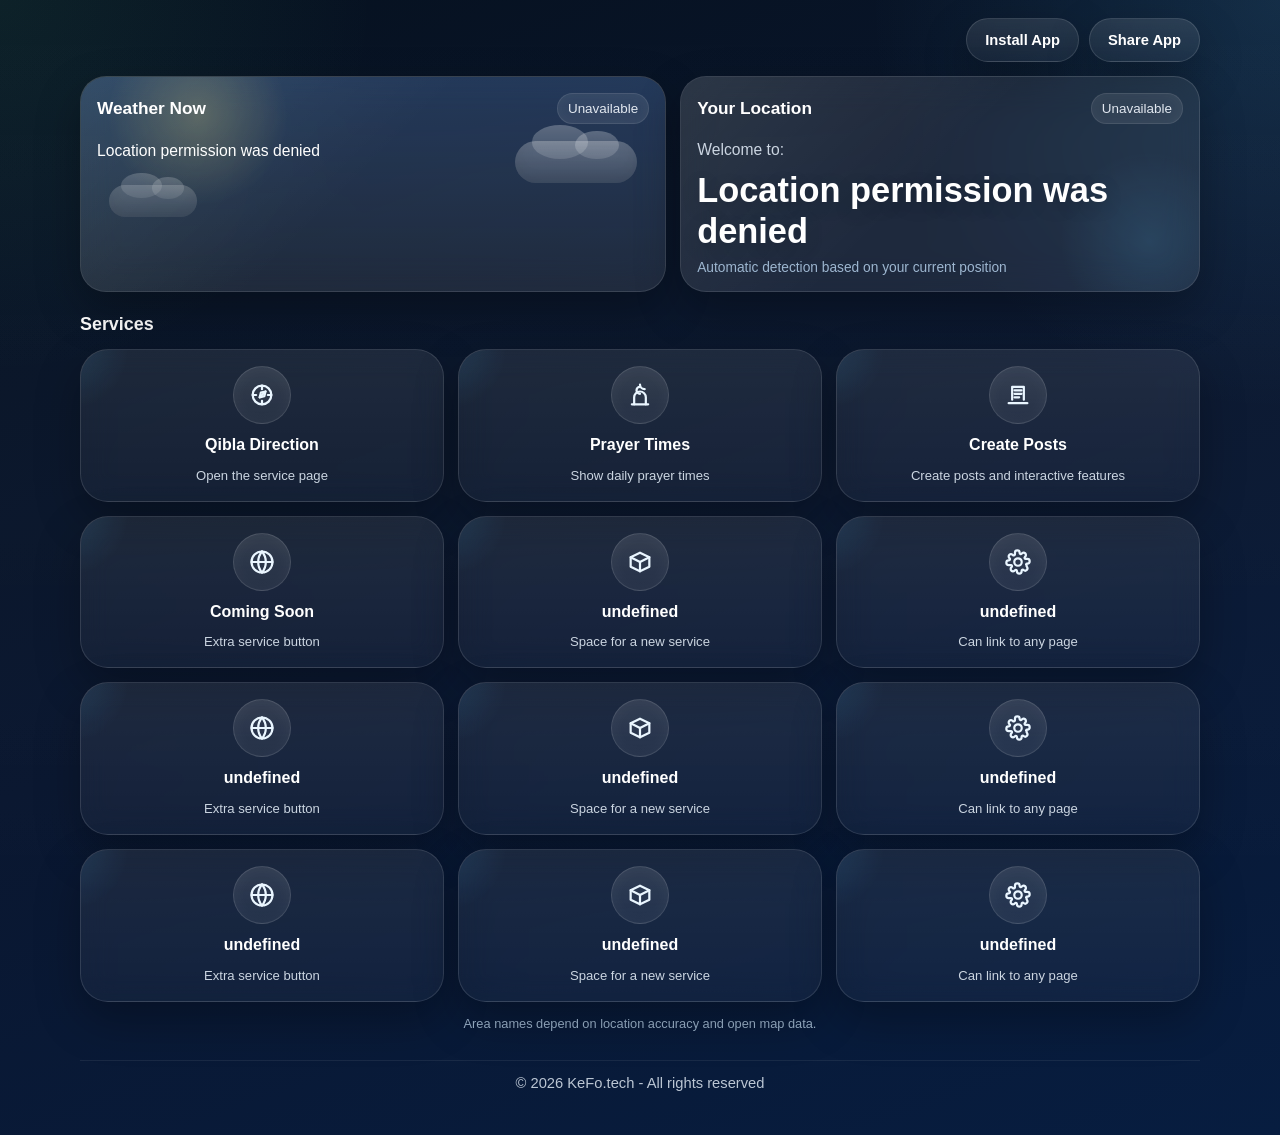
==== commit bb61f955: "Update index.html" ====
--- a/index.html
+++ b/index.html
@@ -1180,7 +1180,7 @@
       { titleKey: "qibla", subKey: "qiblaSub", href: "./qibla/", icon: "qibla" },
       { titleKey: "prayer", subKey: "prayerSub", href: "./salah/", icon: "prayer" },
       { titleKey: "posts", subKey: "postsSub", href: "./post/", icon: "posts" },
-      { titleKey: "coming", subKey: "comingSub", href: "javascript:void(0)", icon: "globe" },
+      { titleKey: "map", subKey: "comingSub", href: "./map/", icon: "map" },
       { titleKey: "coming", subKey: "comingSub2", href: "javascript:void(0)", icon: "box" },
       { titleKey: "coming", subKey: "comingSub3", href: "javascript:void(0)", icon: "settings" },
       { titleKey: "coming", subKey: "comingSub", href: "javascript:void(0)", icon: "globe" },
@@ -1199,8 +1199,8 @@
         prayerSub: "عرض أوقات الصلاة اليومية",
         posts: "إنشاء منشورات",
         postsSub: "إنشاء منشورات وخدمات تفاعلية",
-        coming: "خدمة قادمة",
-        comingSub: "زر إضافي للخدمات",
+        map: "مساعد السائق",
+        comingSub: "خرائط بلاغات الطرقات",
         comingSub2: "مساحة لخدمة جديدة",
         comingSub3: "يمكن ربطها بأي صفحة"
       },
@@ -1211,7 +1211,7 @@
         prayerSub: "Show daily prayer times",
         posts: "Create Posts",
         postsSub: "Create posts and interactive features",
-        coming: "Coming Soon",
+        map: "Coming Soon",
         comingSub: "Extra service button",
         comingSub2: "Space for a new service",
         comingSub3: "Can link to any page"
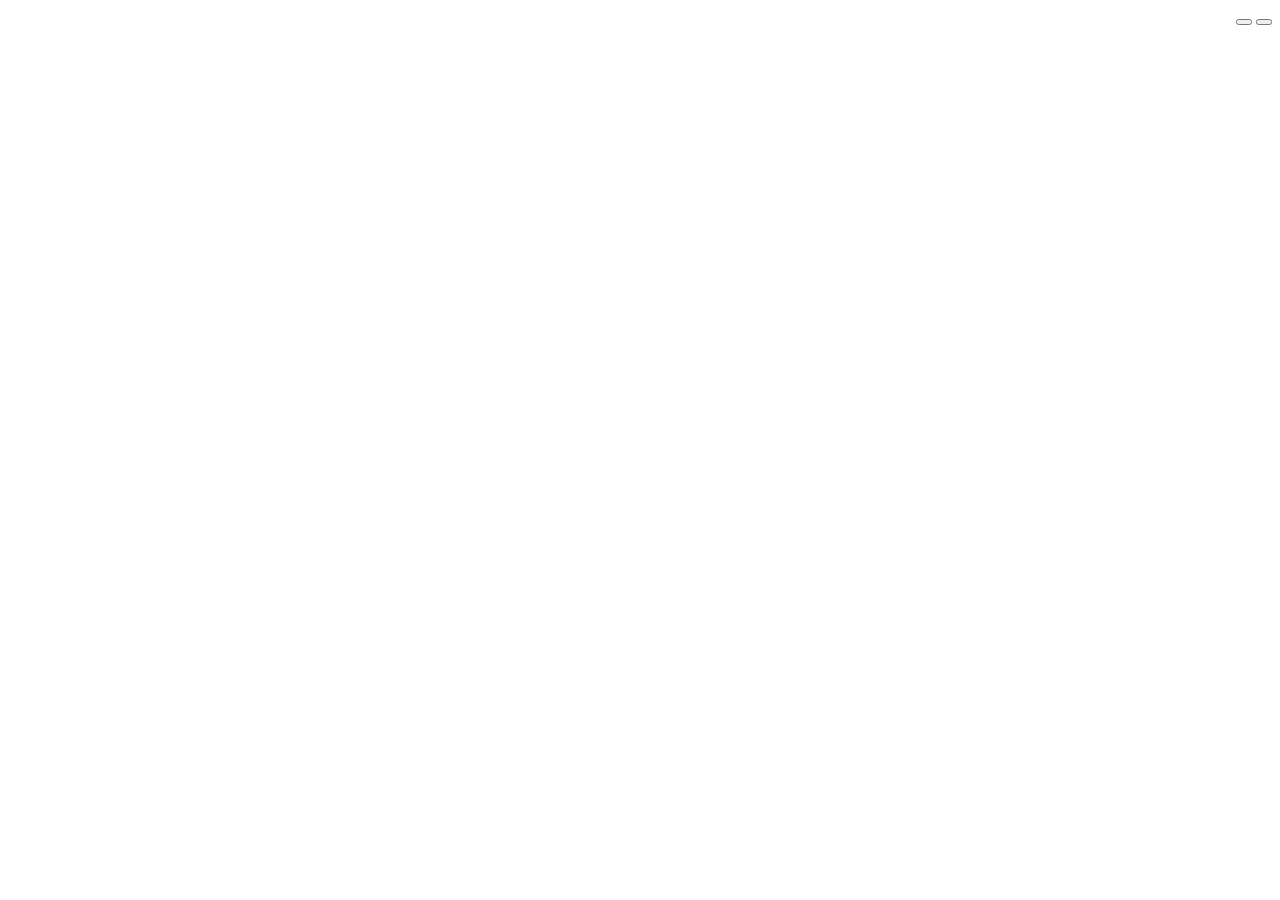
==== commit 6b37750e: "Update index.html" ====
--- a/index.html
+++ b/index.html
@@ -3,864 +3,60 @@
 <head>
   <meta charset="UTF-8" />
   <meta name="viewport" content="width=device-width, initial-scale=1.0" />
-  <title>بوابة الخدمات | KeFo.tech</title>
+
+  <title>KeFo.tech</title>
   <meta name="theme-color" content="#0f172a" />
-  <meta name="description" content="بوابة خدمات ذكية تعرض الطقس والمنطقة الحالية مع خدمات إضافية قابلة للتوسعة." />
+  <meta name="description" content="بوابة خدمات ذكية" />
 
+  <!-- PWA -->
   <link rel="manifest" href="./manifest.webmanifest" />
   <link rel="apple-touch-icon" href="./icons/icon-192.png" />
 
-  <style>
-    :root{
-      --bg1:#06111f;
-      --bg2:#0a1730;
-      --bg3:#071d40;
-      --card:rgba(255,255,255,0.08);
-      --card-border:rgba(255,255,255,0.13);
-      --text:#f8fafc;
-      --muted:#cbd5e1;
-      --accent:#5cc8ff;
-      --accent2:#61e59a;
-      --shadow:0 18px 45px rgba(0,0,0,.28);
-      --radius:26px;
-    }
+  <!-- CSS -->
+  <link rel="stylesheet" href="style.css" />
+</head>
 
-    *{
-      box-sizing:border-box;
-      -webkit-tap-highlight-color:transparent;
-      -webkit-touch-callout:none;
-    }
+<body oncontextmenu="return false">
 
-    html, body{
-      margin:0;
-      padding:0;
-      min-height:100%;
-    }
-
-    body{
-      font-family:"Tahoma","Arial",sans-serif;
-      color:var(--text);
-      background:
-        radial-gradient(circle at top right, rgba(92,200,255,.14), transparent 24%),
-        radial-gradient(circle at top left, rgba(97,229,154,.08), transparent 22%),
-        linear-gradient(160deg,var(--bg1),var(--bg2) 50%, var(--bg3));
-      user-select:none;
-      -webkit-user-select:none;
-      -moz-user-select:none;
-      -ms-user-select:none;
-      overflow-x:hidden;
-    }
-
-    body::before{
-      content:"";
-      position:fixed;
-      inset:0;
-      pointer-events:none;
-      background:
-        linear-gradient(transparent 0%, rgba(255,255,255,.02) 50%, transparent 100%);
-      mix-blend-mode:screen;
-      opacity:.6;
-    }
-
-    .container{
-      width:min(1120px, 94%);
-      margin:auto;
-      padding:18px 0 30px;
-    }
-
-    .header-actions{
-      display:flex;
-      justify-content:flex-end;
-      gap:10px;
-      margin-bottom:14px;
-      flex-wrap:wrap;
-    }
-
-    .top-action-btn{
-      border:none;
-      outline:none;
-      cursor:pointer;
-      color:#fff;
-      font-family:inherit;
-      font-size:.92rem;
-      font-weight:800;
-      background:linear-gradient(180deg, rgba(255,255,255,.11), rgba(255,255,255,.05));
-      border:1px solid rgba(255,255,255,.13);
-      border-radius:999px;
-      padding:13px 18px;
-      box-shadow:var(--shadow);
-      transition:.22s ease;
-      backdrop-filter:blur(12px);
-      -webkit-backdrop-filter:blur(12px);
-    }
-
-    .top-action-btn:hover{
-      transform:translateY(-2px);
-      border-color:rgba(92,200,255,.4);
-      background:linear-gradient(180deg, rgba(92,200,255,.18), rgba(255,255,255,.05));
-    }
-
-    .top-cards{
-      display:grid;
-      grid-template-columns:minmax(0, 1.06fr) minmax(0, .94fr);
-      gap:14px;
-      margin-bottom:22px;
-      align-items:stretch;
-    }
-
-    .glass-card{
-      background:var(--card);
-      border:1px solid var(--card-border);
-      backdrop-filter: blur(18px);
-      -webkit-backdrop-filter: blur(18px);
-      border-radius:var(--radius);
-      box-shadow:var(--shadow);
-      padding:16px;
-      position:relative;
-      overflow:hidden;
-      min-height:170px;
-    }
-
-    .glass-card::before{
-      content:"";
-      position:absolute;
-      inset:0;
-      background:linear-gradient(135deg, rgba(255,255,255,.08), transparent 48%);
-      pointer-events:none;
-    }
-
-    .card-head{
-      display:flex;
-      align-items:center;
-      justify-content:space-between;
-      gap:10px;
-      position:relative;
-      z-index:3;
-      margin-bottom:14px;
-    }
-
-    .card-title{
-      margin:0;
-      font-size:clamp(.95rem, 1.7vw, 1.08rem);
-      font-weight:800;
-      color:#fff;
-      line-height:1.3;
-    }
-
-    .badge{
-      background:rgba(255,255,255,.08);
-      border:1px solid rgba(255,255,255,.10);
-      color:#e2e8f0;
-      padding:7px 10px;
-      border-radius:999px;
-      font-size:clamp(.68rem, 1.2vw, .84rem);
-      white-space:nowrap;
-      flex-shrink:0;
-      box-shadow:inset 0 0 14px rgba(255,255,255,.03);
-    }
-
-    /* Weather Card */
-    .weather-card{
-      min-height:210px;
-    }
-
-    .weather-scene{
-      position:absolute;
-      inset:0;
-      z-index:1;
-      overflow:hidden;
-      pointer-events:none;
-    }
-
-    .weather-scene.day{
-      background:
-        radial-gradient(circle at 20% 18%, rgba(255,235,130,.22), transparent 18%),
-        linear-gradient(180deg, rgba(74,146,255,.18), rgba(255,255,255,.01));
-    }
-
-    .weather-scene.night{
-      background:
-        radial-gradient(circle at 78% 18%, rgba(200,220,255,.14), transparent 14%),
-        linear-gradient(180deg, rgba(21,31,66,.28), rgba(8,14,28,.04));
-    }
-
-    .sun, .moon{
-      position:absolute;
-      top:22px;
-      left:22px;
-      width:62px;
-      height:62px;
-      border-radius:50%;
-    }
-
-    .sun{
-      background:radial-gradient(circle, #fff7b0 0%, #ffd65c 45%, #ffb300 72%, rgba(255,179,0,.2) 100%);
-      box-shadow:0 0 28px rgba(255,208,89,.55), 0 0 65px rgba(255,208,89,.18);
-      animation:sunPulse 4s ease-in-out infinite;
-      display:none;
-    }
-
-    .moon{
-      background:radial-gradient(circle at 35% 35%, #f8fbff 0%, #d8e7ff 60%, #b5c7ec 100%);
-      box-shadow:0 0 24px rgba(200,225,255,.28);
-      display:none;
-    }
-
-    .moon::after{
-      content:"";
-      position:absolute;
-      top:7px;
-      left:18px;
-      width:52px;
-      height:52px;
-      border-radius:50%;
-      background:rgba(12,19,40,.95);
-    }
-
-    .stars{
-      position:absolute;
-      inset:0;
-      display:none;
-    }
-
-    .stars span{
-      position:absolute;
-      width:3px;
-      height:3px;
-      border-radius:50%;
-      background:#fff;
-      opacity:.75;
-      animation:starBlink 2.4s ease-in-out infinite;
-    }
-
-    .stars span:nth-child(1){ top:24px; right:85px; animation-delay:.3s; }
-    .stars span:nth-child(2){ top:52px; right:50px; animation-delay:1s; }
-    .stars span:nth-child(3){ top:40px; right:120px; animation-delay:1.6s; }
-    .stars span:nth-child(4){ top:78px; right:88px; animation-delay:.8s; }
-    .stars span:nth-child(5){ top:22px; right:150px; animation-delay:1.2s; }
-
-    .cloud{
-      position:absolute;
-      border-radius:999px;
-      background:linear-gradient(180deg, rgba(255,255,255,.28), rgba(255,255,255,.14));
-      box-shadow:inset 0 -8px 18px rgba(0,0,0,.08);
-      opacity:.95;
-    }
-
-    .cloud::before,
-    .cloud::after{
-      content:"";
-      position:absolute;
-      background:inherit;
-      border-radius:50%;
-    }
-
-    .cloud::before{
-      width:46%;
-      height:80%;
-      top:-38%;
-      left:14%;
-    }
-
-    .cloud::after{
-      width:36%;
-      height:68%;
-      top:-24%;
-      right:15%;
-    }
-
-    .cloud.a{
-      width:122px;
-      height:42px;
-      top:64px;
-      right:28px;
-      animation:cloudMoveA 9s ease-in-out infinite;
-    }
-
-    .cloud.b{
-      width:88px;
-      height:32px;
-      top:108px;
-      left:28px;
-      opacity:.72;
-      animation:cloudMoveB 12s ease-in-out infinite;
-    }
-
-    .rain,
-    .snow,
-    .fog,
-    .lightning{
-      position:absolute;
-      inset:0;
-      display:none;
-      pointer-events:none;
-    }
-
-    .rain span{
-      position:absolute;
-      width:2px;
-      height:15px;
-      border-radius:999px;
-      background:linear-gradient(180deg, rgba(190,230,255,0), rgba(190,230,255,.95));
-      animation:rainFall 1s linear infinite;
-      opacity:.85;
-    }
-
-    .rain span:nth-child(1){ left:18%; top:42%; animation-delay:.1s; }
-    .rain span:nth-child(2){ left:28%; top:38%; animation-delay:.3s; }
-    .rain span:nth-child(3){ left:36%; top:46%; animation-delay:.6s; }
-    .rain span:nth-child(4){ left:48%; top:40%; animation-delay:.2s; }
-    .rain span:nth-child(5){ left:58%; top:48%; animation-delay:.7s; }
-    .rain span:nth-child(6){ left:70%; top:44%; animation-delay:.4s; }
-    .rain span:nth-child(7){ left:79%; top:38%; animation-delay:.9s; }
-    .rain span:nth-child(8){ left:87%; top:46%; animation-delay:.5s; }
-
-    .snow span{
-      position:absolute;
-      width:6px;
-      height:6px;
-      border-radius:50%;
-      background:rgba(255,255,255,.95);
-      box-shadow:0 0 8px rgba(255,255,255,.25);
-      animation:snowFall 5s linear infinite;
-    }
-
-    .snow span:nth-child(1){ left:18%; top:35%; animation-delay:.2s; }
-    .snow span:nth-child(2){ left:28%; top:42%; animation-delay:1.3s; }
-    .snow span:nth-child(3){ left:42%; top:38%; animation-delay:.7s; }
-    .snow span:nth-child(4){ left:55%; top:46%; animation-delay:2.1s; }
-    .snow span:nth-child(5){ left:68%; top:40%; animation-delay:1.1s; }
-    .snow span:nth-child(6){ left:80%; top:36%; animation-delay:2.8s; }
-
-    .fog span{
-      position:absolute;
-      left:-10%;
-      width:65%;
-      height:24px;
-      border-radius:999px;
-      background:linear-gradient(90deg, rgba(255,255,255,0), rgba(230,238,248,.16), rgba(255,255,255,0));
-      filter:blur(4px);
-      animation:fogMove 9s linear infinite;
-    }
-
-    .fog span:nth-child(1){ top:78px; animation-delay:0s; }
-    .fog span:nth-child(2){ top:110px; animation-delay:2.7s; }
-    .fog span:nth-child(3){ top:138px; animation-delay:5s; }
-
-    .lightning span{
-      position:absolute;
-      right:26%;
-      top:48px;
-      width:0;
-      height:0;
-      border-left:10px solid transparent;
-      border-right:6px solid transparent;
-      border-top:34px solid rgba(255,250,200,.95);
-      transform:skewX(-12deg) rotate(12deg);
-      filter:drop-shadow(0 0 10px rgba(255,245,175,.3));
-      animation:flashStorm 3.6s infinite;
-    }
-
-    .scene-sunny .sun{ display:block; }
-    .scene-night-clear .moon,
-    .scene-night-cloudy .moon,
-    .scene-night-rainy .moon,
-    .scene-night-snowy .moon{ display:block; }
-    .scene-night-clear .stars,
-    .scene-night-cloudy .stars,
-    .scene-night-rainy .stars,
-    .scene-night-snowy .stars{ display:block; }
-
-    .scene-partly-cloudy .sun{ display:block; }
-    .scene-cloudy .cloud,
-    .scene-partly-cloudy .cloud,
-    .scene-rainy .cloud,
-    .scene-snowy .cloud,
-    .scene-stormy .cloud,
-    .scene-foggy .cloud,
-    .scene-night-cloudy .cloud,
-    .scene-night-rainy .cloud,
-    .scene-night-snowy .cloud{
-      display:block;
-    }
-
-    .scene-rainy .rain,
-    .scene-night-rainy .rain{ display:block; }
-
-    .scene-snowy .snow,
-    .scene-night-snowy .snow{ display:block; }
-
-    .scene-foggy .fog{ display:block; }
-
-    .scene-stormy .rain,
-    .scene-stormy .lightning{ display:block; }
-
-    .weather-card-content{
-      position:relative;
-      z-index:2;
-      display:flex;
-      align-items:flex-end;
-      justify-content:space-between;
-      gap:16px;
-      min-height:126px;
-      padding-top:16px;
-    }
-
-    .weather-main{
-      display:flex;
-      flex-direction:column;
-      gap:8px;
-      max-width:62%;
-    }
-
-    .weather-temp{
-      font-size:clamp(2rem, 4.3vw, 3rem);
-      font-weight:900;
-      line-height:1;
-      letter-spacing:-1px;
-      text-shadow:0 4px 18px rgba(0,0,0,.18);
-    }
-
-    .weather-desc{
-      color:#eef7ff;
-      font-size:clamp(.9rem, 1.8vw, 1.04rem);
-      line-height:1.4;
-      font-weight:700;
-    }
-
-    .next-weather{
-      display:inline-flex;
-      align-items:center;
-      gap:8px;
-      background:rgba(255,255,255,.09);
-      border:1px solid rgba(255,255,255,.12);
-      padding:8px 12px;
-      border-radius:999px;
-      color:#edf7ff;
-      font-size:clamp(.72rem, 1.5vw, .84rem);
-      line-height:1.4;
-      flex-wrap:wrap;
-      width:fit-content;
-      backdrop-filter:blur(10px);
-    }
-
-    .next-weather-icon{
-      width:22px;
-      height:22px;
-      display:grid;
-      place-items:center;
-      border-radius:50%;
-      background:rgba(255,255,255,.08);
-      font-size:.95rem;
-    }
-
-    .weather-side-icon{
-      position:relative;
-      z-index:2;
-      width:82px;
-      height:82px;
-      border-radius:50%;
-      display:grid;
-      place-items:center;
-      background:linear-gradient(180deg, rgba(255,255,255,.11), rgba(255,255,255,.05));
-      border:1px solid rgba(255,255,255,.12);
-      box-shadow:inset 0 0 24px rgba(255,255,255,.03);
-      font-size:2rem;
-      flex-shrink:0;
-    }
-
-    /* Location Card */
-    .location-card{
-      min-height:210px;
-    }
-
-    .location-card::after{
-      content:"";
-      position:absolute;
-      inset:auto -40px -40px auto;
-      width:180px;
-      height:180px;
-      border-radius:50%;
-      background:radial-gradient(circle, rgba(92,200,255,.12), transparent 70%);
-      pointer-events:none;
-    }
-
-    .location-card-content{
-      position:relative;
-      z-index:2;
-      display:flex;
-      flex-direction:column;
-      justify-content:center;
-      min-height:126px;
-      gap:8px;
-    }
-
-    .welcome-text{
-      color:var(--muted);
-      font-size:clamp(.82rem, 1.8vw, .98rem);
-      line-height:1.5;
-    }
-
-    .area-name{
-      margin:0;
-      font-size:clamp(1.25rem, 3.2vw, 2.15rem);
-      font-weight:900;
-      line-height:1.2;
-      color:#fff;
-      word-break:break-word;
-      overflow-wrap:anywhere;
-      text-shadow:0 5px 18px rgba(0,0,0,.18);
-    }
-
-    .location-subline{
-      color:#a9c3dd;
-      font-size:.86rem;
-      opacity:.92;
-    }
-
-    /* Services */
-    .services-title{
-      margin:0 0 14px;
-      font-size:clamp(1rem, 1.9vw, 1.12rem);
-      font-weight:900;
-      color:#fff;
-    }
-
-    .services-grid{
-      display:grid;
-      grid-template-columns:repeat(3, minmax(0, 1fr));
-      gap:14px;
-    }
-
-    .service-btn{
-      text-decoration:none;
-      color:#fff;
-      background:linear-gradient(180deg, rgba(255,255,255,.08), rgba(255,255,255,.04));
-      border:1px solid rgba(255,255,255,.12);
-      border-radius:28px;
-      min-height:128px;
-      padding:16px 12px;
-      display:flex;
-      flex-direction:column;
-      align-items:center;
-      justify-content:center;
-      text-align:center;
-      gap:10px;
-      transition:.24s ease;
-      box-shadow:var(--shadow);
-      position:relative;
-      overflow:hidden;
-      backdrop-filter:blur(14px);
-    }
-
-    .service-btn::before{
-      content:"";
-      position:absolute;
-      inset:-40% auto auto -20%;
-      width:120px;
-      height:120px;
-      border-radius:50%;
-      background:radial-gradient(circle, rgba(92,200,255,.12), transparent 70%);
-      pointer-events:none;
-    }
-
-    .service-btn:hover{
-      transform:translateY(-4px);
-      border-color:rgba(92,200,255,.42);
-      background:linear-gradient(180deg, rgba(92,200,255,.12), rgba(255,255,255,.05));
-    }
-
-    .service-icon{
-      width:58px;
-      height:58px;
-      border-radius:50%;
-      display:grid;
-      place-items:center;
-      background:linear-gradient(180deg, rgba(255,255,255,.10), rgba(255,255,255,.05));
-      border:1px solid rgba(255,255,255,.13);
-      box-shadow:inset 0 0 18px rgba(255,255,255,.04);
-      flex-shrink:0;
-    }
-
-    .service-icon svg{
-      width:28px;
-      height:28px;
-      stroke:#eaf6ff;
-      fill:none;
-      stroke-width:1.9;
-      stroke-linecap:round;
-      stroke-linejoin:round;
-    }
-
-    .service-title{
-      font-size:clamp(.84rem, 1.8vw, 1rem);
-      font-weight:800;
-      line-height:1.35;
-      position:relative;
-      z-index:1;
-    }
-
-    .service-sub{
-      font-size:clamp(.7rem, 1.42vw, .82rem);
-      color:var(--muted);
-      line-height:1.45;
-      position:relative;
-      z-index:1;
-    }
-
-    .osm-note{
-      margin-top:12px;
-      color:#9bb2ca;
-      font-size:clamp(.68rem, 1.3vw, .8rem);
-      text-align:center;
-      line-height:1.6;
-    }
-
-    .copyright{
-      margin-top:26px;
-      text-align:center;
-      color:#cbd5e1;
-      font-size:clamp(.76rem, 1.6vw, .92rem);
-      opacity:.92;
-      padding:14px 10px;
-      border-top:1px solid rgba(255,255,255,.08);
-    }
-
-    .loading-text,
-    .error-text{
-      color:#fff;
-      font-size:clamp(.8rem, 1.7vw, .98rem);
-      line-height:1.7;
-      position:relative;
-      z-index:2;
-    }
-
-    /* Animations */
-    @keyframes sunPulse{
-      0%,100%{ transform:scale(1); }
-      50%{ transform:scale(1.06); }
-    }
-
-    @keyframes starBlink{
-      0%,100%{ opacity:.25; transform:scale(1); }
-      50%{ opacity:1; transform:scale(1.25); }
-    }
-
-    @keyframes cloudMoveA{
-      0%,100%{ transform:translateX(0); }
-      50%{ transform:translateX(-12px); }
-    }
-
-    @keyframes cloudMoveB{
-      0%,100%{ transform:translateX(0); }
-      50%{ transform:translateX(15px); }
-    }
-
-    @keyframes rainFall{
-      0%{ transform:translateY(-8px); opacity:0; }
-      20%{ opacity:.9; }
-      100%{ transform:translateY(38px); opacity:0; }
-    }
-
-    @keyframes snowFall{
-      0%{ transform:translateY(-8px) translateX(0); opacity:0; }
-      10%{ opacity:1; }
-      100%{ transform:translateY(54px) translateX(10px); opacity:0; }
-    }
-
-    @keyframes fogMove{
-      0%{ transform:translateX(-18%); opacity:0; }
-      15%,70%{ opacity:1; }
-      100%{ transform:translateX(135%); opacity:0; }
-    }
-
-    @keyframes flashStorm{
-      0%, 82%, 100%{ opacity:0; }
-      84%{ opacity:1; }
-      86%{ opacity:0; }
-      88%{ opacity:1; }
-      90%{ opacity:0; }
-    }
-
-    @media (max-width: 820px){
-      .top-cards{
-        grid-template-columns:1fr 1fr;
-        gap:10px;
-      }
-
-      .weather-card-content{
-        gap:10px;
-      }
-
-      .weather-main{
-        max-width:100%;
-      }
-    }
-
-    @media (max-width: 700px){
-      .container{
-        width:min(97%, 97%);
-        padding:12px 0 24px;
-      }
-
-      .header-actions{
-        justify-content:center;
-      }
-
-      .top-cards{
-        grid-template-columns:1fr 1fr;
-        gap:10px;
-      }
-
-      .glass-card{
-        min-height:180px;
-        padding:12px;
-        border-radius:20px;
-      }
-
-      .weather-card,
-      .location-card{
-        min-height:180px;
-      }
-
-      .weather-card-content{
-        min-height:108px;
-        align-items:flex-end;
-      }
-
-      .weather-side-icon{
-        width:62px;
-        height:62px;
-        font-size:1.55rem;
-      }
-
-      .sun, .moon{
-        width:48px;
-        height:48px;
-        top:18px;
-        left:18px;
-      }
-
-      .moon::after{
-        width:40px;
-        height:40px;
-        left:14px;
-      }
-
-      .cloud.a{ width:92px; height:34px; top:54px; right:18px; }
-      .cloud.b{ width:74px; height:26px; top:92px; left:18px; }
-
-      .services-grid{
-        gap:10px;
-      }
-
-      .service-btn{
-        min-height:104px;
-        padding:12px 8px;
-        border-radius:22px;
-      }
-
-      .service-sub{
-        display:none;
-      }
-    }
-
-    @media (max-width: 480px){
-      .top-cards{
-        gap:8px;
-      }
-
-      .glass-card{
-        min-height:166px;
-        padding:10px;
-        border-radius:18px;
-      }
-
-      .card-head{
-        margin-bottom:8px;
-      }
-
-      .badge{
-        font-size:.62rem;
-        padding:5px 8px;
-      }
-
-      .weather-temp{
-        font-size:1.7rem;
-      }
-
-      .weather-desc{
-        font-size:.8rem;
-      }
-
-      .next-weather{
-        font-size:.66rem;
-        padding:6px 9px;
-      }
-
-      .area-name{
-        font-size:1.12rem;
-      }
-
-      .welcome-text{
-        font-size:.75rem;
-      }
-
-      .service-btn{
-        min-height:96px;
-        padding:10px 6px;
-        border-radius:20px;
-      }
-
-      .service-icon{
-        width:50px;
-        height:50px;
-      }
-
-      .service-icon svg{
-        width:24px;
-        height:24px;
-      }
-
-      .service-title{
-        font-size:.72rem;
-      }
-
-      .top-action-btn{
-        font-size:.8rem;
-        padding:11px 14px;
-      }
-    }
-  </style>
-</head>
-<body oncontextmenu="return false">
   <div class="container">
 
+    <!-- أزرار أعلى -->
     <div class="header-actions">
       <button class="top-action-btn" id="installBtn"></button>
       <button class="top-action-btn" id="shareBtn"></button>
     </div>
 
+    <!-- البطاقات -->
     <section class="top-cards">
+
+      <!-- الطقس -->
       <div class="glass-card weather-card">
+
         <div class="weather-scene day scene-sunny" id="weatherScene">
           <div class="sun"></div>
           <div class="moon"></div>
+
           <div class="stars">
             <span></span><span></span><span></span><span></span><span></span>
           </div>
+
           <div class="cloud a"></div>
           <div class="cloud b"></div>
+
           <div class="rain">
             <span></span><span></span><span></span><span></span>
             <span></span><span></span><span></span><span></span>
           </div>
+
           <div class="snow">
-            <span></span><span></span><span></span><span></span><span></span><span></span>
+            <span></span><span></span><span></span>
+            <span></span><span></span><span></span>
           </div>
+
           <div class="fog">
             <span></span><span></span><span></span>
           </div>
+
           <div class="lightning"><span></span></div>
         </div>
 
@@ -872,7 +68,9 @@
         <div id="weatherContent" class="loading-text"></div>
       </div>
 
+      <!-- الموقع -->
       <div class="glass-card location-card">
+
         <div class="card-head">
           <h2 class="card-title" id="locationCardTitle"></h2>
           <div class="badge" id="locationBadge"></div>
@@ -884,8 +82,10 @@
           <div class="location-subline" id="locationSubline"></div>
         </div>
       </div>
+
     </section>
 
+    <!-- الخدمات -->
     <section>
       <h3 class="services-title" id="servicesTitle"></h3>
 
@@ -894,717 +94,14 @@
       <div class="osm-note" id="osmNote"></div>
     </section>
 
+    <!-- الحقوق -->
     <div class="copyright" id="copyrightText"></div>
+
   </div>
 
-  <script>
-    const LANG = (navigator.language || "en").split("-")[0].toLowerCase();
-    const APP_LANG = ["ar", "en", "de", "tr", "hi"].includes(LANG) ? LANG : "en";
+  <!-- JS -->
+  <script src="lang.js"></script>
+  <script src="app.js"></script>
 
-    const I18N = {
-      ar: {
-        title: "بوابة الخدمات | KeFo.tech",
-        install: "تثبيت التطبيق",
-        share: "مشاركة التطبيق",
-        weatherCardTitle: "الطقس الآن",
-        weatherLoading: "يتم جلب حالة الطقس الحالية...",
-        weatherUpdating: "جاري التحديث",
-        weatherUpdated: "تم التحديث",
-        weatherUnavailable: "غير متاح",
-        locationCardTitle: "موقعك الحالي",
-        locationLocating: "جارٍ التحديد",
-        locationSearching: "جاري البحث",
-        locationDone: "تم التحديد",
-        welcome: "أهلاً بك في:",
-        areaLoading: "جارٍ تحديد المنطقة...",
-        areaCurrent: "منطقتك الحالية",
-        locationSubline: "تحديد تلقائي حسب موقعك الحالي",
-        servicesTitle: "الخدمات",
-        osmNote: "تعتمد أسماء المناطق على دقة بيانات الموقع ونتائج الخرائط المفتوحة.",
-        copyright: "© 2026 KeFo.tech - جميع الحقوق محفوظة",
-        weatherError: "تعذر جلب بيانات الطقس",
-        locationError: "تعذر تحديد المنطقة",
-        geolocationNotSupported: "المتصفح لا يدعم خدمة الموقع",
-        geolocationDenied: "تم رفض إذن الموقع",
-        shareText: "جرّب بوابة الخدمات الذكية من KeFo.tech",
-        copied: "تم نسخ رابط التطبيق.",
-        installHint: "إذا لم يظهر التثبيت التلقائي، يمكنك تثبيت التطبيق يدويًا من قائمة المتصفح ثم إضافة إلى الشاشة الرئيسية.",
-        afterHour: "بعد ساعة:",
-        currentWeatherUnknown: "حالة جوية غير معروفة",
-        clear: "سماء صافية",
-        mostlyClear: "غالبًا صحو",
-        partlyCloudy: "غائم جزئيًا",
-        cloudy: "غائم",
-        fog: "ضباب",
-        denseFog: "ضباب كثيف",
-        lightDrizzle: "رذاذ خفيف",
-        moderateDrizzle: "رذاذ متوسط",
-        heavyDrizzle: "رذاذ كثيف",
-        lightRain: "مطر خفيف",
-        moderateRain: "مطر متوسط",
-        heavyRain: "مطر غزير",
-        lightSnow: "ثلوج خفيفة",
-        snow: "ثلوج",
-        heavySnow: "ثلوج كثيفة",
-        snowGrains: "حبوب ثلجية",
-        lightShowers: "زخات مطر خفيفة",
-        showers: "زخات مطر",
-        heavyShowers: "زخات مطر غزيرة",
-        lightSnowShowers: "زخات ثلج خفيفة",
-        heavySnowShowers: "زخات ثلج كثيفة",
-        thunderstorm: "عاصفة رعدية",
-        thunderHailLight: "عاصفة مع برد خفيف",
-        thunderHailHeavy: "عاصفة مع برد شديد"
-      },
-      en: {
-        title: "Services Portal | KeFo.tech",
-        install: "Install App",
-        share: "Share App",
-        weatherCardTitle: "Weather Now",
-        weatherLoading: "Fetching current weather...",
-        weatherUpdating: "Updating",
-        weatherUpdated: "Updated",
-        weatherUnavailable: "Unavailable",
-        locationCardTitle: "Your Location",
-        locationLocating: "Locating",
-        locationSearching: "Searching",
-        locationDone: "Detected",
-        welcome: "Welcome to:",
-        areaLoading: "Detecting area...",
-        areaCurrent: "Your current area",
-        locationSubline: "Automatic detection based on your current position",
-        servicesTitle: "Services",
-        osmNote: "Area names depend on location accuracy and open map data.",
-        copyright: "© 2026 KeFo.tech - All rights reserved",
-        weatherError: "Unable to fetch weather data",
-        locationError: "Unable to detect area",
-        geolocationNotSupported: "Geolocation is not supported by this browser",
-        geolocationDenied: "Location permission was denied",
-        shareText: "Try the smart services portal by KeFo.tech",
-        copied: "App link copied.",
-        installHint: "If automatic install does not appear, add the app manually from the browser menu.",
-        afterHour: "In 1 hour:",
-        currentWeatherUnknown: "Unknown weather",
-        clear: "Clear sky",
-        mostlyClear: "Mostly clear",
-        partlyCloudy: "Partly cloudy",
-        cloudy: "Cloudy",
-        fog: "Fog",
-        denseFog: "Dense fog",
-        lightDrizzle: "Light drizzle",
-        moderateDrizzle: "Moderate drizzle",
-        heavyDrizzle: "Heavy drizzle",
-        lightRain: "Light rain",
-        moderateRain: "Moderate rain",
-        heavyRain: "Heavy rain",
-        lightSnow: "Light snow",
-        snow: "Snow",
-        heavySnow: "Heavy snow",
-        snowGrains: "Snow grains",
-        lightShowers: "Light rain showers",
-        showers: "Rain showers",
-        heavyShowers: "Heavy rain showers",
-        lightSnowShowers: "Light snow showers",
-        heavySnowShowers: "Heavy snow showers",
-        thunderstorm: "Thunderstorm",
-        thunderHailLight: "Storm with light hail",
-        thunderHailHeavy: "Storm with heavy hail"
-      },
-      de: {
-        title: "Serviceportal | KeFo.tech",
-        install: "App installieren",
-        share: "App teilen",
-        weatherCardTitle: "Wetter jetzt",
-        weatherLoading: "Aktuelles Wetter wird geladen...",
-        weatherUpdating: "Aktualisiert",
-        weatherUpdated: "Aktuell",
-        weatherUnavailable: "Nicht verfügbar",
-        locationCardTitle: "Ihr Standort",
-        locationLocating: "Wird ermittelt",
-        locationSearching: "Suche läuft",
-        locationDone: "Ermittelt",
-        welcome: "Willkommen in:",
-        areaLoading: "Gebiet wird ermittelt...",
-        areaCurrent: "Ihr aktuelles Gebiet",
-        locationSubline: "Automatische Erkennung anhand Ihres Standorts",
-        servicesTitle: "Dienste",
-        osmNote: "Gebietsnamen hängen von Standortgenauigkeit und offenen Kartendaten ab.",
-        copyright: "© 2026 KeFo.tech - Alle Rechte vorbehalten",
-        weatherError: "Wetterdaten konnten nicht geladen werden",
-        locationError: "Gebiet konnte nicht ermittelt werden",
-        geolocationNotSupported: "Geolokalisierung wird nicht unterstützt",
-        geolocationDenied: "Standortberechtigung wurde verweigert",
-        shareText: "Probieren Sie das smarte Serviceportal von KeFo.tech",
-        copied: "Link zur App wurde kopiert.",
-        installHint: "Falls die automatische Installation nicht erscheint, fügen Sie die App manuell über das Browsermenü hinzu.",
-        afterHour: "In 1 Stunde:",
-        currentWeatherUnknown: "Unbekanntes Wetter",
-        clear: "Klarer Himmel",
-        mostlyClear: "Meist klar",
-        partlyCloudy: "Teilweise bewölkt",
-        cloudy: "Bewölkt",
-        fog: "Nebel",
-        denseFog: "Dichter Nebel",
-        lightDrizzle: "Leichter Nieselregen",
-        moderateDrizzle: "Mäßiger Nieselregen",
-        heavyDrizzle: "Starker Nieselregen",
-        lightRain: "Leichter Regen",
-        moderateRain: "Mäßiger Regen",
-        heavyRain: "Starker Regen",
-        lightSnow: "Leichter Schnee",
-        snow: "Schnee",
-        heavySnow: "Starker Schneefall",
-        snowGrains: "Schneekörner",
-        lightShowers: "Leichte Regenschauer",
-        showers: "Regenschauer",
-        heavyShowers: "Starke Regenschauer",
-        lightSnowShowers: "Leichte Schneeschauer",
-        heavySnowShowers: "Starke Schneeschauer",
-        thunderstorm: "Gewitter",
-        thunderHailLight: "Gewitter mit leichtem Hagel",
-        thunderHailHeavy: "Gewitter mit starkem Hagel"
-      },
-      tr: {
-        title: "Hizmet Portalı | KeFo.tech",
-        install: "Uygulamayı yükle",
-        share: "Uygulamayı paylaş",
-        weatherCardTitle: "Şu an hava",
-        weatherLoading: "Güncel hava getiriliyor...",
-        weatherUpdating: "Güncelleniyor",
-        weatherUpdated: "Güncel",
-        weatherUnavailable: "Mevcut değil",
-        locationCardTitle: "Konumunuz",
-        locationLocating: "Belirleniyor",
-        locationSearching: "Aranıyor",
-        locationDone: "Belirlendi",
-        welcome: "Hoş geldiniz:",
-        areaLoading: "Bölge belirleniyor...",
-        areaCurrent: "Mevcut bölgeniz",
-        locationSubline: "Mevcut konumunuza göre otomatik algılama",
-        servicesTitle: "Hizmetler",
-        osmNote: "Bölge adları konum doğruluğuna ve açık harita verilerine bağlıdır.",
-        copyright: "© 2026 KeFo.tech - Tüm hakları saklıdır",
-        weatherError: "Hava verileri alınamadı",
-        locationError: "Bölge belirlenemedi",
-        geolocationNotSupported: "Tarayıcı konumu desteklemiyor",
-        geolocationDenied: "Konum izni reddedildi",
-        shareText: "KeFo.tech akıllı hizmet portalını deneyin",
-        copied: "Uygulama bağlantısı kopyalandı.",
-        installHint: "Otomatik kurulum görünmezse, uygulamayı tarayıcı menüsünden elle ekleyin.",
-        afterHour: "1 saat sonra:",
-        currentWeatherUnknown: "Bilinmeyen hava",
-        clear: "Açık gökyüzü",
-        mostlyClear: "Çoğunlukla açık",
-        partlyCloudy: "Parçalı bulutlu",
-        cloudy: "Bulutlu",
-        fog: "Sis",
-        denseFog: "Yoğun sis",
-        lightDrizzle: "Hafif çiseleme",
-        moderateDrizzle: "Orta çiseleme",
-        heavyDrizzle: "Yoğun çiseleme",
-        lightRain: "Hafif yağmur",
-        moderateRain: "Orta yağmur",
-        heavyRain: "Şiddetli yağmur",
-        lightSnow: "Hafif kar",
-        snow: "Kar",
-        heavySnow: "Yoğun kar",
-        snowGrains: "Kar taneleri",
-        lightShowers: "Hafif sağanak",
-        showers: "Sağanak",
-        heavyShowers: "Şiddetli sağanak",
-        lightSnowShowers: "Hafif kar sağanağı",
-        heavySnowShowers: "Yoğun kar sağanağı",
-        thunderstorm: "Gök gürültülü fırtına",
-        thunderHailLight: "Hafif dolulu fırtına",
-        thunderHailHeavy: "Şiddetli dolulu fırtına"
-      },
-      hi: {
-        title: "सेवा पोर्टल | KeFo.tech",
-        install: "ऐप इंस्टॉल करें",
-        share: "ऐप साझा करें",
-        weatherCardTitle: "अभी का मौसम",
-        weatherLoading: "मौसम लाया जा रहा है...",
-        weatherUpdating: "अपडेट हो रहा है",
-        weatherUpdated: "अपडेटेड",
-        weatherUnavailable: "उपलब्ध नहीं",
-        locationCardTitle: "आपका स्थान",
-        locationLocating: "स्थान पता किया जा रहा है",
-        locationSearching: "खोज जारी है",
-        locationDone: "पता चल गया",
-        welcome: "आपका स्वागत है:",
-        areaLoading: "क्षेत्र पता किया जा रहा है...",
-        areaCurrent: "आपका वर्तमान क्षेत्र",
-        locationSubline: "आपकी वर्तमान स्थिति के आधार पर स्वचालित पहचान",
-        servicesTitle: "सेवाएँ",
-        osmNote: "क्षेत्र के नाम स्थान की शुद्धता और खुले मानचित्र डेटा पर निर्भर करते हैं।",
-        copyright: "© 2026 KeFo.tech - सर्वाधिकार सुरक्षित",
-        weatherError: "मौसम डेटा प्राप्त नहीं हो सका",
-        locationError: "क्षेत्र पता नहीं चल सका",
-        geolocationNotSupported: "यह ब्राउज़र लोकेशन का समर्थन नहीं करता",
-        geolocationDenied: "लोकेशन अनुमति अस्वीकार कर दी गई",
-        shareText: "KeFo.tech का स्मार्ट सेवा पोर्टल आज़माएँ",
-        copied: "ऐप लिंक कॉपी हो गया।",
-        installHint: "यदि स्वचालित इंस्टॉल नहीं दिखे, तो ब्राउज़र मेनू से इसे मैन्युअली जोड़ें।",
-        afterHour: "1 घंटे बाद:",
-        currentWeatherUnknown: "अज्ञात मौसम",
-        clear: "साफ आसमान",
-        mostlyClear: "ज़्यादातर साफ",
-        partlyCloudy: "आंशिक बादल",
-        cloudy: "बादल छाए",
-        fog: "कोहरा",
-        denseFog: "घना कोहरा",
-        lightDrizzle: "हल्की फुहार",
-        moderateDrizzle: "मध्यम फुहार",
-        heavyDrizzle: "तेज़ फुहार",
-        lightRain: "हल्की बारिश",
-        moderateRain: "मध्यम बारिश",
-        heavyRain: "तेज़ बारिश",
-        lightSnow: "हल्की बर्फ़बारी",
-        snow: "बर्फ़",
-        heavySnow: "भारी बर्फ़बारी",
-        snowGrains: "बर्फ़ के कण",
-        lightShowers: "हल्की बौछारें",
-        showers: "बारिश की बौछारें",
-        heavyShowers: "तेज़ बौछारें",
-        lightSnowShowers: "हल्की हिम बौछारें",
-        heavySnowShowers: "तेज़ हिम बौछारें",
-        thunderstorm: "आंधी-तूफ़ान",
-        thunderHailLight: "हल्की ओलों के साथ तूफ़ान",
-        thunderHailHeavy: "भारी ओलों के साथ तूफ़ान"
-      }
-    };
-
-    const T = I18N[APP_LANG];
-
-    const SERVICES = [
-      { titleKey: "qibla", subKey: "qiblaSub", href: "./qibla/", icon: "qibla" },
-      { titleKey: "prayer", subKey: "prayerSub", href: "./salah/", icon: "prayer" },
-      { titleKey: "posts", subKey: "postsSub", href: "./post/", icon: "posts" },
-      { titleKey: "map", subKey: "comingSub", href: "./map/", icon: "map" },
-      { titleKey: "coming", subKey: "comingSub2", href: "javascript:void(0)", icon: "box" },
-      { titleKey: "coming", subKey: "comingSub3", href: "javascript:void(0)", icon: "settings" },
-      { titleKey: "coming", subKey: "comingSub", href: "javascript:void(0)", icon: "globe" },
-      { titleKey: "coming", subKey: "comingSub2", href: "javascript:void(0)", icon: "box" },
-      { titleKey: "coming", subKey: "comingSub3", href: "javascript:void(0)", icon: "settings" },
-      { titleKey: "coming", subKey: "comingSub", href: "javascript:void(0)", icon: "globe" },
-      { titleKey: "coming", subKey: "comingSub2", href: "javascript:void(0)", icon: "box" },
-      { titleKey: "coming", subKey: "comingSub3", href: "javascript:void(0)", icon: "settings" }
-    ];
-
-    const EXTRA_TEXT = {
-      ar: {
-        qibla: "اتجاه القبلة",
-        qiblaSub: "الانتقال إلى صفحة الخدمة",
-        prayer: "أوقات الصلاة",
-        prayerSub: "عرض أوقات الصلاة اليومية",
-        posts: "إنشاء منشورات",
-        postsSub: "إنشاء منشورات وخدمات تفاعلية",
-        map: "مساعد السائق",
-        comingSub: "خرائط بلاغات الطرقات",
-        comingSub2: "مساحة لخدمة جديدة",
-        comingSub3: "يمكن ربطها بأي صفحة"
-      },
-      en: {
-        qibla: "Qibla Direction",
-        qiblaSub: "Open the service page",
-        prayer: "Prayer Times",
-        prayerSub: "Show daily prayer times",
-        posts: "Create Posts",
-        postsSub: "Create posts and interactive features",
-        map: "Coming Soon",
-        comingSub: "Extra service button",
-        comingSub2: "Space for a new service",
-        comingSub3: "Can link to any page"
-      },
-      de: {
-        qibla: "Qibla-Richtung",
-        qiblaSub: "Dienstseite öffnen",
-        prayer: "Gebetszeiten",
-        prayerSub: "Tägliche Gebetszeiten anzeigen",
-        posts: "Beiträge erstellen",
-        postsSub: "Beiträge und interaktive Dienste",
-        coming: "Demnächst",
-        comingSub: "Zusätzliche Diensttaste",
-        comingSub2: "Platz für neuen Dienst",
-        comingSub3: "Kann auf jede Seite verlinken"
-      },
-      tr: {
-        qibla: "Kıble Yönü",
-        qiblaSub: "Hizmet sayfasını aç",
-        prayer: "Namaz Vakitleri",
-        prayerSub: "Günlük namaz vakitlerini göster",
-        posts: "Gönderi Oluştur",
-        postsSub: "Gönderiler ve etkileşimli hizmetler",
-        coming: "Yakında",
-        comingSub: "Ek hizmet düğmesi",
-        comingSub2: "Yeni hizmet alanı",
-        comingSub3: "Her sayfaya bağlanabilir"
-      },
-      hi: {
-        qibla: "क़िबला दिशा",
-        qiblaSub: "सेवा पृष्ठ खोलें",
-        prayer: "नमाज़ समय",
-        prayerSub: "दैनिक नमाज़ समय दिखाएँ",
-        posts: "पोस्ट बनाएँ",
-        postsSub: "पोस्ट और इंटरैक्टिव सेवाएँ",
-        coming: "जल्द आ रहा है",
-        comingSub: "अतिरिक्त सेवा बटन",
-        comingSub2: "नई सेवा के लिए स्थान",
-        comingSub3: "किसी भी पृष्ठ से जोड़ा जा सकता है"
-      }
-    };
-
-    const TT = EXTRA_TEXT[APP_LANG];
-
-    const weatherContent = document.getElementById("weatherContent");
-    const weatherBadge = document.getElementById("weatherBadge");
-    const areaName = document.getElementById("areaName");
-    const locationBadge = document.getElementById("locationBadge");
-    const shareBtn = document.getElementById("shareBtn");
-    const installBtn = document.getElementById("installBtn");
-    const weatherScene = document.getElementById("weatherScene");
-
-    let deferredPrompt = null;
-
-    init();
-
-    function init() {
-      applyTranslations();
-      buildServices();
-      registerServiceWorker();
-      setupInstallPrompt();
-      setupShare();
-      setupProtection();
-
-      if (!navigator.geolocation) {
-        showLocationError(T.geolocationNotSupported);
-        showWeatherError(T.geolocationNotSupported);
-        return;
-      }
-
-      navigator.geolocation.getCurrentPosition(
-        async (position) => {
-          const lat = position.coords.latitude;
-          const lon = position.coords.longitude;
-
-          await Promise.all([
-            loadWeather(lat, lon),
-            loadAreaName(lat, lon)
-          ]);
-        },
-        () => {
-          showLocationError(T.geolocationDenied);
-          showWeatherError(T.geolocationDenied);
-        },
-        {
-          enableHighAccuracy: true,
-          timeout: 10000,
-          maximumAge: 0
-        }
-      );
-    }
-
-    function applyTranslations() {
-      document.documentElement.lang = APP_LANG;
-      document.documentElement.dir = APP_LANG === "ar" ? "rtl" : "ltr";
-      document.title = T.title;
-
-      installBtn.textContent = T.install;
-      shareBtn.textContent = T.share;
-
-      document.getElementById("weatherCardTitle").textContent = T.weatherCardTitle;
-      document.getElementById("locationCardTitle").textContent = T.locationCardTitle;
-      document.getElementById("welcomeText").textContent = T.welcome;
-      document.getElementById("locationSubline").textContent = T.locationSubline;
-      document.getElementById("servicesTitle").textContent = T.servicesTitle;
-      document.getElementById("osmNote").textContent = T.osmNote;
-      document.getElementById("copyrightText").textContent = T.copyright;
-
-      weatherBadge.textContent = T.weatherUpdating;
-      locationBadge.textContent = T.locationLocating;
-      weatherContent.textContent = T.weatherLoading;
-      areaName.textContent = T.areaLoading;
-    }
-
-    function buildServices() {
-      const grid = document.getElementById("servicesGrid");
-      grid.innerHTML = SERVICES.map(service => `
-        <a class="service-btn" href="${service.href}">
-          <div class="service-icon">${getServiceIcon(service.icon)}</div>
-          <div class="service-title">${TT[service.titleKey]}</div>
-          <div class="service-sub">${TT[service.subKey]}</div>
-        </a>
-      `).join("");
-    }
-
-    function getServiceIcon(type) {
-      const icons = {
-        qibla: `
-          <svg viewBox="0 0 24 24">
-            <circle cx="12" cy="12" r="8"></circle>
-            <path d="M12 4v3"></path>
-            <path d="M20 12h-3"></path>
-            <path d="M12 20v-3"></path>
-            <path d="M4 12h3"></path>
-            <path d="M10 14l5-5"></path>
-            <path d="M15 9l-1 4-4 1 1-4 4-1z"></path>
-          </svg>
-        `,
-        prayer: `
-          <svg viewBox="0 0 24 24">
-            <path d="M5 20h14"></path>
-            <path d="M7 20v-6a5 5 0 0 1 10 0v6"></path>
-            <path d="M12 5a3 3 0 1 0 0 6"></path>
-            <path d="M16 7a4 4 0 0 1-4-4"></path>
-          </svg>
-        `,
-        posts: `
-          <svg viewBox="0 0 24 24">
-            <path d="M4 19h16"></path>
-            <path d="M7 16V5h10v11"></path>
-            <path d="M9 8h6"></path>
-            <path d="M9 11h6"></path>
-            <path d="M9 14h4"></path>
-          </svg>
-        `,
-        globe: `
-          <svg viewBox="0 0 24 24">
-            <circle cx="12" cy="12" r="9"></circle>
-            <path d="M3 12h18"></path>
-            <path d="M12 3a14 14 0 0 1 0 18"></path>
-            <path d="M12 3a14 14 0 0 0 0 18"></path>
-          </svg>
-        `,
-        box: `
-          <svg viewBox="0 0 24 24">
-            <path d="M4 8l8-4 8 4-8 4-8-4z"></path>
-            <path d="M4 8v8l8 4 8-4V8"></path>
-            <path d="M12 12v8"></path>
-          </svg>
-        `,
-        settings: `
-          <svg viewBox="0 0 24 24">
-            <circle cx="12" cy="12" r="3.2"></circle>
-            <path d="M19.4 15a1 1 0 0 0 .2 1.1l.1.1a2 2 0 0 1-2.8 2.8l-.1-.1a1 1 0 0 0-1.1-.2 1 1 0 0 0-.6.9V20a2 2 0 1 1-4 0v-.2a1 1 0 0 0-.6-.9 1 1 0 0 0-1.1.2l-.1.1a2 2 0 1 1-2.8-2.8l.1-.1a1 1 0 0 0 .2-1.1 1 1 0 0 0-.9-.6H4a2 2 0 1 1 0-4h.2a1 1 0 0 0 .9-.6 1 1 0 0 0-.2-1.1l-.1-.1a2 2 0 1 1 2.8-2.8l.1.1a1 1 0 0 0 1.1.2 1 1 0 0 0 .6-.9V4a2 2 0 1 1 4 0v.2a1 1 0 0 0 .6.9 1 1 0 0 0 1.1-.2l.1-.1a2 2 0 1 1 2.8 2.8l-.1.1a1 1 0 0 0-.2 1.1 1 1 0 0 0 .9.6H20a2 2 0 1 1 0 4h-.2a1 1 0 0 0-.9.6z"></path>
-          </svg>
-        `
-      };
-
-      return icons[type] || icons.globe;
-    }
-
-    function registerServiceWorker() {
-      if ("serviceWorker" in navigator) {
-        window.addEventListener("load", () => {
-          navigator.serviceWorker.register("./sw.js").catch(() => {});
-        });
-      }
-    }
-
-    function setupInstallPrompt() {
-      window.addEventListener("beforeinstallprompt", (e) => {
-        e.preventDefault();
-        deferredPrompt = e;
-      });
-
-      installBtn.addEventListener("click", async () => {
-        if (deferredPrompt) {
-          deferredPrompt.prompt();
-          await deferredPrompt.userChoice;
-          deferredPrompt = null;
-        } else {
-          alert(T.installHint);
-        }
-      });
-    }
-
-    function setupShare() {
-      shareBtn.addEventListener("click", async () => {
-        const shareData = {
-          title: T.title,
-          text: T.shareText,
-          url: window.location.href
-        };
-
-        try {
-          if (navigator.share) {
-            await navigator.share(shareData);
-          } else {
-            await navigator.clipboard.writeText(window.location.href);
-            alert(T.copied);
-          }
-        } catch (e) {}
-      });
-    }
-
-    function setupProtection() {
-      document.addEventListener("contextmenu", (e) => e.preventDefault());
-      document.addEventListener("dragstart", (e) => e.preventDefault());
-      document.addEventListener("selectstart", (e) => e.preventDefault());
-      document.addEventListener("copy", (e) => e.preventDefault());
-      document.addEventListener("cut", (e) => e.preventDefault());
-
-      document.addEventListener("keydown", (e) => {
-        const key = e.key.toLowerCase();
-
-        if (e.key === "F12") {
-          e.preventDefault();
-          return false;
-        }
-
-        if (e.ctrlKey && key === "u") {
-          e.preventDefault();
-          return false;
-        }
-
-        if (e.ctrlKey && e.shiftKey && ["i", "j", "c"].includes(key)) {
-          e.preventDefault();
-          return false;
-        }
-      });
-    }
-
-    async function loadWeather(lat, lon) {
-      try {
-        weatherBadge.textContent = T.weatherUpdating;
-
-        const url = `https://api.open-meteo.com/v1/forecast?latitude=${lat}&longitude=${lon}&current=temperature_2m,weather_code,is_day&hourly=weather_code&forecast_hours=3&timezone=auto`;
-        const res = await fetch(url);
-        if (!res.ok) throw new Error("weather fetch failed");
-
-        const data = await res.json();
-        const current = data.current;
-        const temp = Math.round(current.temperature_2m);
-        const isDay = Number(current.is_day) === 1;
-        const currentInfo = getWeatherInfo(current.weather_code);
-
-        const nextHourCode = data.hourly?.weather_code?.[1];
-        const nextHourInfo = typeof nextHourCode !== "undefined"
-          ? getWeatherInfo(nextHourCode)
-          : null;
-
-        const nextWeatherHTML = nextHourInfo ? `
-          <div class="next-weather">
-            <span class="next-weather-icon">${nextHourInfo.icon}</span>
-            <span>${T.afterHour} ${nextHourInfo.text}</span>
-          </div>
-        ` : "";
-
-        weatherContent.innerHTML = `
-          <div class="weather-card-content">
-            <div class="weather-main">
-              <div class="weather-temp">${temp}°</div>
-              <div class="weather-desc">${currentInfo.text}</div>
-              ${nextWeatherHTML}
-            </div>
-            <div class="weather-side-icon">${currentInfo.icon}</div>
-          </div>
-        `;
-
-        setWeatherScene(current.weather_code, isDay);
-        weatherBadge.textContent = T.weatherUpdated;
-      } catch (err) {
-        showWeatherError(T.weatherError);
-      }
-    }
-
-    function setWeatherScene(code, isDay) {
-      weatherScene.className = "weather-scene";
-
-      const periodClass = isDay ? "day" : "night";
-      const sceneClass = getSceneClass(code, isDay);
-
-      weatherScene.classList.add(periodClass, sceneClass);
-    }
-
-    function getSceneClass(code, isDay) {
-      if ([95, 96, 99].includes(code)) return "scene-stormy";
-      if ([45, 48].includes(code)) return "scene-foggy";
-      if ([71, 73, 75, 77, 85, 86].includes(code)) return isDay ? "scene-snowy" : "scene-night-snowy";
-      if ([51, 53, 55, 61, 63, 65, 80, 81, 82].includes(code)) return isDay ? "scene-rainy" : "scene-night-rainy";
-      if ([1, 2].includes(code)) return isDay ? "scene-partly-cloudy" : "scene-night-cloudy";
-      if ([3].includes(code)) return isDay ? "scene-cloudy" : "scene-night-cloudy";
-      return isDay ? "scene-sunny" : "scene-night-clear";
-    }
-
-    async function loadAreaName(lat, lon) {
-      try {
-        locationBadge.textContent = T.locationSearching;
-
-        const requestLang = (navigator.language || "en").split("-")[0];
-        const url = `https://nominatim.openstreetmap.org/reverse?format=jsonv2&lat=${lat}&lon=${lon}&accept-language=${encodeURIComponent(requestLang)}`;
-
-        const res = await fetch(url, {
-          headers: { "Accept": "application/json" }
-        });
-
-        if (!res.ok) throw new Error("nominatim fetch failed");
-
-        const data = await res.json();
-        const address = data.address || {};
-
-        const bestArea =
-          address.suburb ||
-          address.neighbourhood ||
-          address.neighborhood ||
-          address.quarter ||
-          address.city_district ||
-          address.residential ||
-          address.borough ||
-          address.hamlet ||
-          address.village ||
-          address.town ||
-          address.city ||
-          T.areaCurrent;
-
-        areaName.textContent = bestArea;
-        locationBadge.textContent = T.locationDone;
-      } catch (err) {
-        showLocationError(T.locationError);
-      }
-    }
-
-    function showWeatherError(message) {
-      weatherBadge.textContent = T.weatherUnavailable;
-      weatherContent.innerHTML = `<div class="error-text">${message}</div>`;
-      weatherScene.className = "weather-scene day scene-cloudy";
-    }
-
-    function showLocationError(message) {
-      locationBadge.textContent = T.weatherUnavailable;
-      areaName.textContent = message;
-    }
-
-    function getWeatherInfo(code) {
-      const map = {
-        0:  { text: T.clear, icon: "☀️" },
-        1:  { text: T.mostlyClear, icon: "🌤️" },
-        2:  { text: T.partlyCloudy, icon: "⛅" },
-        3:  { text: T.cloudy, icon: "☁️" },
-        45: { text: T.fog, icon: "🌫️" },
-        48: { text: T.denseFog, icon: "🌫️" },
-        51: { text: T.lightDrizzle, icon: "🌦️" },
-        53: { text: T.moderateDrizzle, icon: "🌦️" },
-        55: { text: T.heavyDrizzle, icon: "🌧️" },
-        61: { text: T.lightRain, icon: "🌦️" },
-        63: { text: T.moderateRain, icon: "🌧️" },
-        65: { text: T.heavyRain, icon: "⛈️" },
-        71: { text: T.lightSnow, icon: "🌨️" },
-        73: { text: T.snow, icon: "❄️" },
-        75: { text: T.heavySnow, icon: "❄️" },
-        77: { text: T.snowGrains, icon: "❄️" },
-        80: { text: T.lightShowers, icon: "🌦️" },
-        81: { text: T.showers, icon: "🌧️" },
-        82: { text: T.heavyShowers, icon: "⛈️" },
-        85: { text: T.lightSnowShowers, icon: "🌨️" },
-        86: { text: T.heavySnowShowers, icon: "❄️" },
-        95: { text: T.thunderstorm, icon: "⛈️" },
-        96: { text: T.thunderHailLight, icon: "⛈️" },
-        99: { text: T.thunderHailHeavy, icon: "⛈️" }
-      };
-
-      return map[code] || { text: T.currentWeatherUnknown, icon: "🌍" };
-    }
-  </script>
 </body>
 </html>
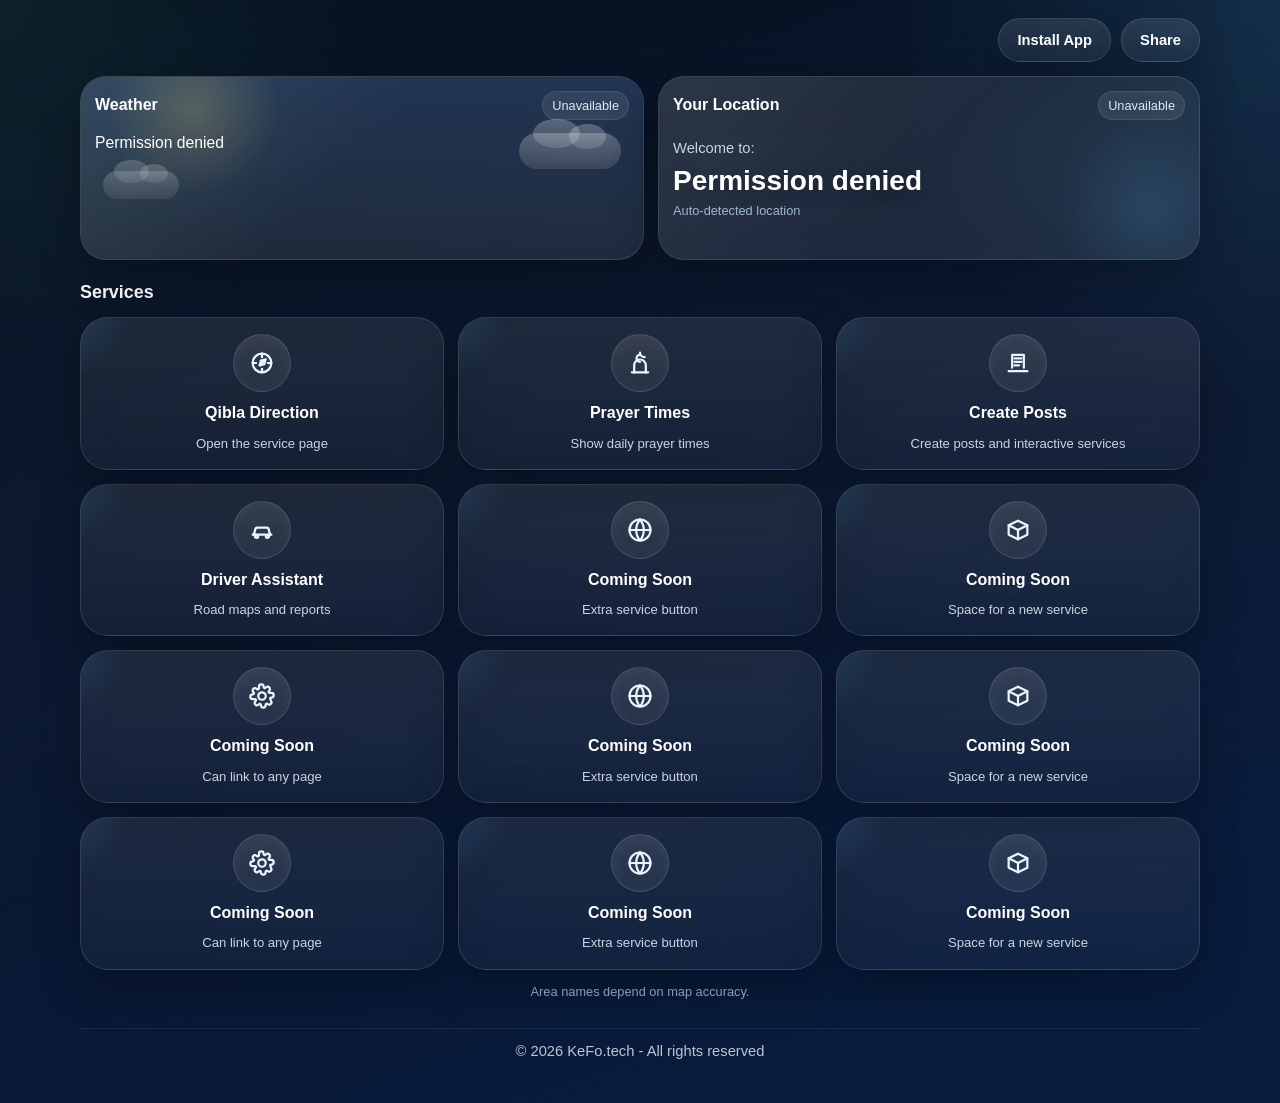
==== commit a500db23: "Update index.html" ====
--- a/index.html
+++ b/index.html
@@ -8,30 +8,23 @@
   <meta name="theme-color" content="#0f172a" />
   <meta name="description" content="بوابة خدمات ذكية" />
 
-  <!-- PWA -->
   <link rel="manifest" href="./manifest.webmanifest" />
   <link rel="apple-touch-icon" href="./icons/icon-192.png" />
 
-  <!-- CSS -->
   <link rel="stylesheet" href="style.css" />
 </head>
-
 <body oncontextmenu="return false">
 
   <div class="container">
 
-    <!-- أزرار أعلى -->
     <div class="header-actions">
       <button class="top-action-btn" id="installBtn"></button>
       <button class="top-action-btn" id="shareBtn"></button>
     </div>
 
-    <!-- البطاقات -->
     <section class="top-cards">
 
-      <!-- الطقس -->
       <div class="glass-card weather-card">
-
         <div class="weather-scene day scene-sunny" id="weatherScene">
           <div class="sun"></div>
           <div class="moon"></div>
@@ -57,7 +50,9 @@
             <span></span><span></span><span></span>
           </div>
 
-          <div class="lightning"><span></span></div>
+          <div class="lightning">
+            <span></span>
+          </div>
         </div>
 
         <div class="card-head">
@@ -68,9 +63,7 @@
         <div id="weatherContent" class="loading-text"></div>
       </div>
 
-      <!-- الموقع -->
       <div class="glass-card location-card">
-
         <div class="card-head">
           <h2 class="card-title" id="locationCardTitle"></h2>
           <div class="badge" id="locationBadge"></div>
@@ -85,7 +78,6 @@
 
     </section>
 
-    <!-- الخدمات -->
     <section>
       <h3 class="services-title" id="servicesTitle"></h3>
 
@@ -94,14 +86,9 @@
       <div class="osm-note" id="osmNote"></div>
     </section>
 
-    <!-- الحقوق -->
     <div class="copyright" id="copyrightText"></div>
-
   </div>
 
-  <!-- JS -->
-  <script src="lang.js"></script>
-  <script src="app.js"></script>
-
+  <script type="module" src="main.js"></script>
 </body>
 </html>
--- a/style.css
+++ b/style.css
@@ -0,0 +1,828 @@
+:root{
+  --bg1:#06111f;
+  --bg2:#0a1730;
+  --bg3:#071d40;
+  --card:rgba(255,255,255,0.08);
+  --card-border:rgba(255,255,255,0.13);
+  --text:#f8fafc;
+  --muted:#cbd5e1;
+  --accent:#5cc8ff;
+  --accent2:#61e59a;
+  --shadow:0 18px 45px rgba(0,0,0,.28);
+  --radius:26px;
+}
+
+*{
+  box-sizing:border-box;
+  -webkit-tap-highlight-color:transparent;
+  -webkit-touch-callout:none;
+}
+
+html, body{
+  margin:0;
+  padding:0;
+  min-height:100%;
+}
+
+body{
+  font-family:"Tahoma","Arial",sans-serif;
+  color:var(--text);
+  background:
+    radial-gradient(circle at top right, rgba(92,200,255,.14), transparent 24%),
+    radial-gradient(circle at top left, rgba(97,229,154,.08), transparent 22%),
+    linear-gradient(160deg,var(--bg1),var(--bg2) 50%, var(--bg3));
+  user-select:none;
+  -webkit-user-select:none;
+  -moz-user-select:none;
+  -ms-user-select:none;
+  overflow-x:hidden;
+}
+
+body::before{
+  content:"";
+  position:fixed;
+  inset:0;
+  pointer-events:none;
+  background:
+    linear-gradient(transparent 0%, rgba(255,255,255,.02) 50%, transparent 100%);
+  mix-blend-mode:screen;
+  opacity:.6;
+}
+
+.container{
+  width:min(1120px, 94%);
+  margin:auto;
+  padding:18px 0 30px;
+}
+
+.header-actions{
+  display:flex;
+  justify-content:flex-end;
+  gap:10px;
+  margin-bottom:14px;
+  flex-wrap:wrap;
+}
+
+.top-action-btn{
+  border:none;
+  outline:none;
+  cursor:pointer;
+  color:#fff;
+  font-family:inherit;
+  font-size:.92rem;
+  font-weight:800;
+  background:linear-gradient(180deg, rgba(255,255,255,.11), rgba(255,255,255,.05));
+  border:1px solid rgba(255,255,255,.13);
+  border-radius:999px;
+  padding:13px 18px;
+  box-shadow:var(--shadow);
+  transition:.22s ease;
+  backdrop-filter:blur(12px);
+  -webkit-backdrop-filter:blur(12px);
+}
+
+.top-action-btn:hover{
+  transform:translateY(-2px);
+  border-color:rgba(92,200,255,.4);
+  background:linear-gradient(180deg, rgba(92,200,255,.18), rgba(255,255,255,.05));
+}
+
+.top-cards{
+  display:grid;
+  grid-template-columns:minmax(0, 1.02fr) minmax(0, .98fr);
+  gap:14px;
+  margin-bottom:22px;
+  align-items:stretch;
+}
+
+.glass-card{
+  background:var(--card);
+  border:1px solid var(--card-border);
+  backdrop-filter: blur(18px);
+  -webkit-backdrop-filter: blur(18px);
+  border-radius:var(--radius);
+  box-shadow:var(--shadow);
+  padding:14px;
+  position:relative;
+  overflow:hidden;
+  min-height:158px;
+}
+
+.glass-card::before{
+  content:"";
+  position:absolute;
+  inset:0;
+  background:linear-gradient(135deg, rgba(255,255,255,.08), transparent 48%);
+  pointer-events:none;
+}
+
+.card-head{
+  display:flex;
+  align-items:center;
+  justify-content:space-between;
+  gap:10px;
+  position:relative;
+  z-index:3;
+  margin-bottom:10px;
+}
+
+.card-title{
+  margin:0;
+  font-size:clamp(.88rem, 1.5vw, 1rem);
+  font-weight:800;
+  color:#fff;
+  line-height:1.3;
+}
+
+.badge{
+  background:rgba(255,255,255,.08);
+  border:1px solid rgba(255,255,255,.10);
+  color:#e2e8f0;
+  padding:6px 9px;
+  border-radius:999px;
+  font-size:clamp(.64rem, 1.1vw, .8rem);
+  white-space:nowrap;
+  flex-shrink:0;
+  box-shadow:inset 0 0 14px rgba(255,255,255,.03);
+}
+
+/* Weather Card */
+.weather-card{
+  min-height:184px;
+}
+
+.weather-scene{
+  position:absolute;
+  inset:0;
+  z-index:1;
+  overflow:hidden;
+  pointer-events:none;
+}
+
+.weather-scene.day{
+  background:
+    radial-gradient(circle at 20% 18%, rgba(255,235,130,.20), transparent 18%),
+    linear-gradient(180deg, rgba(74,146,255,.14), rgba(255,255,255,.01));
+}
+
+.weather-scene.night{
+  background:
+    radial-gradient(circle at 78% 18%, rgba(200,220,255,.12), transparent 14%),
+    linear-gradient(180deg, rgba(21,31,66,.25), rgba(8,14,28,.04));
+  filter:brightness(.9);
+}
+
+.sun, .moon{
+  position:absolute;
+  top:18px;
+  left:18px;
+  width:50px;
+  height:50px;
+  border-radius:50%;
+}
+
+.sun{
+  background:radial-gradient(circle, #fff7b0 0%, #ffd65c 45%, #ffb300 72%, rgba(255,179,0,.2) 100%);
+  box-shadow:0 0 22px rgba(255,208,89,.5), 0 0 48px rgba(255,208,89,.16);
+  animation:sunPulse 4s ease-in-out infinite;
+  display:none;
+}
+
+.moon{
+  background:radial-gradient(circle at 35% 35%, #f8fbff 0%, #d8e7ff 60%, #b5c7ec 100%);
+  box-shadow:0 0 20px rgba(200,225,255,.22);
+  display:none;
+}
+
+.moon::after{
+  content:"";
+  position:absolute;
+  top:6px;
+  left:14px;
+  width:40px;
+  height:40px;
+  border-radius:50%;
+  background:rgba(12,19,40,.95);
+}
+
+.stars{
+  position:absolute;
+  inset:0;
+  display:none;
+}
+
+.stars span{
+  position:absolute;
+  width:3px;
+  height:3px;
+  border-radius:50%;
+  background:#fff;
+  opacity:.75;
+  animation:starBlink 2.4s ease-in-out infinite;
+}
+
+.stars span:nth-child(1){ top:24px; right:85px; animation-delay:.3s; }
+.stars span:nth-child(2){ top:52px; right:50px; animation-delay:1s; }
+.stars span:nth-child(3){ top:40px; right:120px; animation-delay:1.6s; }
+.stars span:nth-child(4){ top:78px; right:88px; animation-delay:.8s; }
+.stars span:nth-child(5){ top:22px; right:150px; animation-delay:1.2s; }
+
+.cloud{
+  position:absolute;
+  border-radius:999px;
+  background:linear-gradient(180deg, rgba(255,255,255,.28), rgba(255,255,255,.14));
+  box-shadow:inset 0 -8px 18px rgba(0,0,0,.08);
+  opacity:.95;
+  display:none;
+}
+
+.cloud::before,
+.cloud::after{
+  content:"";
+  position:absolute;
+  background:inherit;
+  border-radius:50%;
+}
+
+.cloud::before{
+  width:46%;
+  height:80%;
+  top:-38%;
+  left:14%;
+}
+
+.cloud::after{
+  width:36%;
+  height:68%;
+  top:-24%;
+  right:15%;
+}
+
+.cloud.a{
+  width:102px;
+  height:36px;
+  top:56px;
+  right:22px;
+  animation:cloudMoveA 9s ease-in-out infinite;
+}
+
+.cloud.b{
+  width:76px;
+  height:28px;
+  top:94px;
+  left:22px;
+  opacity:.72;
+  animation:cloudMoveB 12s ease-in-out infinite;
+}
+
+.rain,
+.snow,
+.fog,
+.lightning{
+  position:absolute;
+  inset:0;
+  display:none;
+  pointer-events:none;
+}
+
+.rain span{
+  position:absolute;
+  width:2px;
+  height:13px;
+  border-radius:999px;
+  background:linear-gradient(180deg, rgba(190,230,255,0), rgba(190,230,255,.95));
+  animation:rainFall 1s linear infinite;
+  opacity:.85;
+}
+
+.rain span:nth-child(1){ left:18%; top:42%; animation-delay:.1s; }
+.rain span:nth-child(2){ left:28%; top:38%; animation-delay:.3s; }
+.rain span:nth-child(3){ left:36%; top:46%; animation-delay:.6s; }
+.rain span:nth-child(4){ left:48%; top:40%; animation-delay:.2s; }
+.rain span:nth-child(5){ left:58%; top:48%; animation-delay:.7s; }
+.rain span:nth-child(6){ left:70%; top:44%; animation-delay:.4s; }
+.rain span:nth-child(7){ left:79%; top:38%; animation-delay:.9s; }
+.rain span:nth-child(8){ left:87%; top:46%; animation-delay:.5s; }
+
+.snow span{
+  position:absolute;
+  width:6px;
+  height:6px;
+  border-radius:50%;
+  background:rgba(255,255,255,.95);
+  box-shadow:0 0 8px rgba(255,255,255,.25);
+  animation:snowFall 5s linear infinite;
+}
+
+.snow span:nth-child(1){ left:18%; top:35%; animation-delay:.2s; }
+.snow span:nth-child(2){ left:28%; top:42%; animation-delay:1.3s; }
+.snow span:nth-child(3){ left:42%; top:38%; animation-delay:.7s; }
+.snow span:nth-child(4){ left:55%; top:46%; animation-delay:2.1s; }
+.snow span:nth-child(5){ left:68%; top:40%; animation-delay:1.1s; }
+.snow span:nth-child(6){ left:80%; top:36%; animation-delay:2.8s; }
+
+.fog span{
+  position:absolute;
+  left:-10%;
+  width:65%;
+  height:20px;
+  border-radius:999px;
+  background:linear-gradient(90deg, rgba(255,255,255,0), rgba(230,238,248,.16), rgba(255,255,255,0));
+  filter:blur(4px);
+  animation:fogMove 9s linear infinite;
+}
+
+.fog span:nth-child(1){ top:72px; animation-delay:0s; }
+.fog span:nth-child(2){ top:98px; animation-delay:2.7s; }
+.fog span:nth-child(3){ top:124px; animation-delay:5s; }
+
+.lightning span{
+  position:absolute;
+  right:26%;
+  top:46px;
+  width:0;
+  height:0;
+  border-left:10px solid transparent;
+  border-right:6px solid transparent;
+  border-top:30px solid rgba(255,250,200,.95);
+  transform:skewX(-12deg) rotate(12deg);
+  filter:drop-shadow(0 0 10px rgba(255,245,175,.3));
+  animation:flashStorm 3.6s infinite;
+}
+
+.scene-sunny .sun{ display:block; }
+.scene-night-clear .moon,
+.scene-night-cloudy .moon,
+.scene-night-rainy .moon,
+.scene-night-snowy .moon{ display:block; }
+
+.scene-night-clear .stars,
+.scene-night-cloudy .stars,
+.scene-night-rainy .stars,
+.scene-night-snowy .stars{ display:block; }
+
+.scene-partly-cloudy .sun{ display:block; }
+
+.scene-cloudy .cloud,
+.scene-partly-cloudy .cloud,
+.scene-rainy .cloud,
+.scene-snowy .cloud,
+.scene-stormy .cloud,
+.scene-foggy .cloud,
+.scene-night-cloudy .cloud,
+.scene-night-rainy .cloud,
+.scene-night-snowy .cloud{
+  display:block;
+}
+
+.scene-rainy .rain,
+.scene-night-rainy .rain{ display:block; }
+
+.scene-snowy .snow,
+.scene-night-snowy .snow{ display:block; }
+
+.scene-foggy .fog{ display:block; }
+
+.scene-stormy .rain,
+.scene-stormy .lightning{ display:block; }
+
+.weather-card-content{
+  position:relative;
+  z-index:2;
+  display:flex;
+  align-items:flex-end;
+  justify-content:space-between;
+  gap:12px;
+  min-height:96px;
+  padding-top:8px;
+}
+
+.weather-main{
+  display:flex;
+  flex-direction:column;
+  gap:6px;
+  max-width:68%;
+}
+
+.weather-temp{
+  font-size:clamp(1.6rem, 4vw, 2.4rem);
+  font-weight:900;
+  line-height:1;
+  letter-spacing:-1px;
+  text-shadow:0 4px 18px rgba(0,0,0,.18);
+}
+
+.weather-desc{
+  color:#eef7ff;
+  font-size:clamp(.8rem, 1.7vw, .96rem);
+  line-height:1.35;
+  font-weight:700;
+}
+
+.next-weather{
+  display:inline-flex;
+  align-items:center;
+  gap:7px;
+  background:rgba(255,255,255,.09);
+  border:1px solid rgba(255,255,255,.12);
+  padding:6px 10px;
+  border-radius:999px;
+  color:#edf7ff;
+  font-size:clamp(.66rem, 1.4vw, .78rem);
+  line-height:1.35;
+  flex-wrap:wrap;
+  width:fit-content;
+  backdrop-filter:blur(10px);
+}
+
+.next-weather-icon{
+  width:20px;
+  height:20px;
+  display:grid;
+  place-items:center;
+  border-radius:50%;
+  background:rgba(255,255,255,.08);
+  font-size:.88rem;
+}
+
+.weather-side-icon{
+  position:relative;
+  z-index:2;
+  width:62px;
+  height:62px;
+  border-radius:50%;
+  display:grid;
+  place-items:center;
+  background:linear-gradient(180deg, rgba(255,255,255,.11), rgba(255,255,255,.05));
+  border:1px solid rgba(255,255,255,.12);
+  box-shadow:inset 0 0 24px rgba(255,255,255,.03);
+  font-size:1.55rem;
+  flex-shrink:0;
+}
+
+/* Location Card */
+.location-card{
+  min-height:184px;
+}
+
+.location-card::after{
+  content:"";
+  position:absolute;
+  inset:auto -40px -40px auto;
+  width:180px;
+  height:180px;
+  border-radius:50%;
+  background:radial-gradient(circle, rgba(92,200,255,.12), transparent 70%);
+  pointer-events:none;
+}
+
+.location-card-content{
+  position:relative;
+  z-index:2;
+  display:flex;
+  flex-direction:column;
+  justify-content:center;
+  min-height:96px;
+  gap:6px;
+}
+
+.welcome-text{
+  color:var(--muted);
+  font-size:clamp(.78rem, 1.6vw, .92rem);
+  line-height:1.45;
+}
+
+.area-name{
+  margin:0;
+  font-size:clamp(1.1rem, 3vw, 1.75rem);
+  font-weight:900;
+  line-height:1.15;
+  color:#fff;
+  word-break:break-word;
+  overflow-wrap:anywhere;
+  text-shadow:0 5px 18px rgba(0,0,0,.18);
+}
+
+.location-subline{
+  color:#a9c3dd;
+  font-size:.8rem;
+  opacity:.92;
+}
+
+/* Services */
+.services-title{
+  margin:0 0 14px;
+  font-size:clamp(1rem, 1.9vw, 1.12rem);
+  font-weight:900;
+  color:#fff;
+}
+
+.services-grid{
+  display:grid;
+  grid-template-columns:repeat(3, minmax(0, 1fr));
+  gap:14px;
+}
+
+.service-btn{
+  text-decoration:none;
+  color:#fff;
+  background:linear-gradient(180deg, rgba(255,255,255,.08), rgba(255,255,255,.04));
+  border:1px solid rgba(255,255,255,.12);
+  border-radius:28px;
+  min-height:128px;
+  padding:16px 12px;
+  display:flex;
+  flex-direction:column;
+  align-items:center;
+  justify-content:center;
+  text-align:center;
+  gap:10px;
+  transition:.24s ease;
+  box-shadow:var(--shadow);
+  position:relative;
+  overflow:hidden;
+  backdrop-filter:blur(14px);
+}
+
+.service-btn::before{
+  content:"";
+  position:absolute;
+  inset:-40% auto auto -20%;
+  width:120px;
+  height:120px;
+  border-radius:50%;
+  background:radial-gradient(circle, rgba(92,200,255,.12), transparent 70%);
+  pointer-events:none;
+}
+
+.service-btn:hover{
+  transform:translateY(-4px);
+  border-color:rgba(92,200,255,.42);
+  background:linear-gradient(180deg, rgba(92,200,255,.12), rgba(255,255,255,.05));
+}
+
+.service-icon{
+  width:58px;
+  height:58px;
+  border-radius:50%;
+  display:grid;
+  place-items:center;
+  background:linear-gradient(180deg, rgba(255,255,255,.10), rgba(255,255,255,.05));
+  border:1px solid rgba(255,255,255,.13);
+  box-shadow:inset 0 0 18px rgba(255,255,255,.04);
+  flex-shrink:0;
+}
+
+.service-icon svg{
+  width:28px;
+  height:28px;
+  stroke:#eaf6ff;
+  fill:none;
+  stroke-width:1.9;
+  stroke-linecap:round;
+  stroke-linejoin:round;
+}
+
+.service-title{
+  font-size:clamp(.84rem, 1.8vw, 1rem);
+  font-weight:800;
+  line-height:1.35;
+  position:relative;
+  z-index:1;
+}
+
+.service-sub{
+  font-size:clamp(.7rem, 1.42vw, .82rem);
+  color:var(--muted);
+  line-height:1.45;
+  position:relative;
+  z-index:1;
+}
+
+.osm-note{
+  margin-top:12px;
+  color:#9bb2ca;
+  font-size:clamp(.68rem, 1.3vw, .8rem);
+  text-align:center;
+  line-height:1.6;
+}
+
+.copyright{
+  margin-top:26px;
+  text-align:center;
+  color:#cbd5e1;
+  font-size:clamp(.76rem, 1.6vw, .92rem);
+  opacity:.92;
+  padding:14px 10px;
+  border-top:1px solid rgba(255,255,255,.08);
+}
+
+.loading-text,
+.error-text{
+  color:#fff;
+  font-size:clamp(.8rem, 1.7vw, .98rem);
+  line-height:1.7;
+  position:relative;
+  z-index:2;
+}
+
+/* Animations */
+@keyframes sunPulse{
+  0%,100%{ transform:scale(1); }
+  50%{ transform:scale(1.06); }
+}
+
+@keyframes starBlink{
+  0%,100%{ opacity:.25; transform:scale(1); }
+  50%{ opacity:1; transform:scale(1.25); }
+}
+
+@keyframes cloudMoveA{
+  0%,100%{ transform:translateX(0); }
+  50%{ transform:translateX(-12px); }
+}
+
+@keyframes cloudMoveB{
+  0%,100%{ transform:translateX(0); }
+  50%{ transform:translateX(15px); }
+}
+
+@keyframes rainFall{
+  0%{ transform:translateY(-8px); opacity:0; }
+  20%{ opacity:.9; }
+  100%{ transform:translateY(38px); opacity:0; }
+}
+
+@keyframes snowFall{
+  0%{ transform:translateY(-8px) translateX(0); opacity:0; }
+  10%{ opacity:1; }
+  100%{ transform:translateY(54px) translateX(10px); opacity:0; }
+}
+
+@keyframes fogMove{
+  0%{ transform:translateX(-18%); opacity:0; }
+  15%,70%{ opacity:1; }
+  100%{ transform:translateX(135%); opacity:0; }
+}
+
+@keyframes flashStorm{
+  0%, 82%, 100%{ opacity:0; }
+  84%{ opacity:1; }
+  86%{ opacity:0; }
+  88%{ opacity:1; }
+  90%{ opacity:0; }
+}
+
+@media (max-width: 820px){
+  .top-cards{
+    grid-template-columns:1fr 1fr;
+    gap:10px;
+  }
+
+  .weather-card-content{
+    gap:10px;
+  }
+
+  .weather-main{
+    max-width:100%;
+  }
+}
+
+@media (max-width: 700px){
+  .container{
+    width:min(97%, 97%);
+    padding:12px 0 24px;
+  }
+
+  .header-actions{
+    justify-content:center;
+  }
+
+  .top-cards{
+    grid-template-columns:1fr 1fr;
+    gap:10px;
+  }
+
+  .glass-card{
+    min-height:168px;
+    padding:12px;
+    border-radius:20px;
+  }
+
+  .weather-card,
+  .location-card{
+    min-height:168px;
+  }
+
+  .weather-card-content{
+    min-height:94px;
+    align-items:flex-end;
+  }
+
+  .weather-side-icon{
+    width:54px;
+    height:54px;
+    font-size:1.35rem;
+  }
+
+  .sun, .moon{
+    width:44px;
+    height:44px;
+    top:16px;
+    left:16px;
+  }
+
+  .moon::after{
+    width:36px;
+    height:36px;
+    left:12px;
+  }
+
+  .cloud.a{ width:84px; height:30px; top:52px; right:16px; }
+  .cloud.b{ width:66px; height:24px; top:88px; left:16px; }
+
+  .services-grid{
+    gap:10px;
+  }
+
+  .service-btn{
+    min-height:104px;
+    padding:12px 8px;
+    border-radius:22px;
+  }
+
+  .service-sub{
+    display:none;
+  }
+}
+
+@media (max-width: 480px){
+  .top-cards{
+    gap:8px;
+  }
+
+  .glass-card{
+    min-height:156px;
+    padding:10px;
+    border-radius:18px;
+  }
+
+  .card-head{
+    margin-bottom:8px;
+  }
+
+  .badge{
+    font-size:.62rem;
+    padding:5px 8px;
+  }
+
+  .weather-temp{
+    font-size:1.45rem;
+  }
+
+  .weather-desc{
+    font-size:.74rem;
+  }
+
+  .next-weather{
+    font-size:.62rem;
+    padding:5px 8px;
+  }
+
+  .area-name{
+    font-size:1rem;
+  }
+
+  .welcome-text{
+    font-size:.72rem;
+  }
+
+  .location-subline{
+    font-size:.72rem;
+  }
+
+  .service-btn{
+    min-height:96px;
+    padding:10px 6px;
+    border-radius:20px;
+  }
+
+  .service-icon{
+    width:50px;
+    height:50px;
+  }
+
+  .service-icon svg{
+    width:24px;
+    height:24px;
+  }
+
+  .service-title{
+    font-size:.72rem;
+  }
+
+  .top-action-btn{
+    font-size:.8rem;
+    padding:11px 14px;
+  }
+}
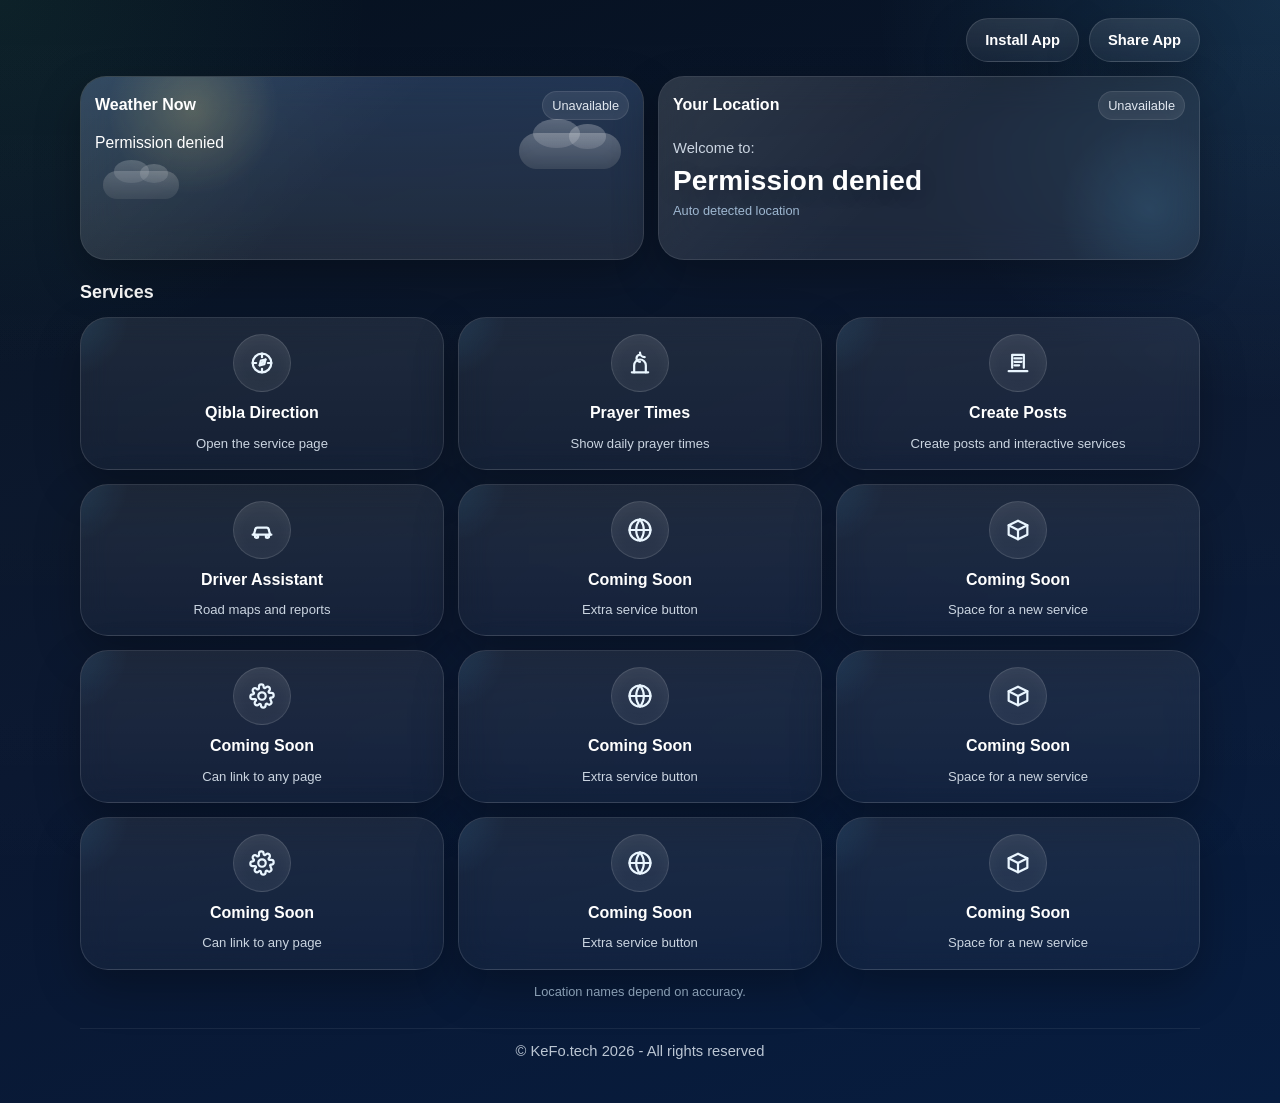
==== commit be6cfc20: "Update index.html" ====
--- a/index.html
+++ b/index.html
@@ -80,9 +80,7 @@
 
     <section>
       <h3 class="services-title" id="servicesTitle"></h3>
-
       <div class="services-grid" id="servicesGrid"></div>
-
       <div class="osm-note" id="osmNote"></div>
     </section>
 
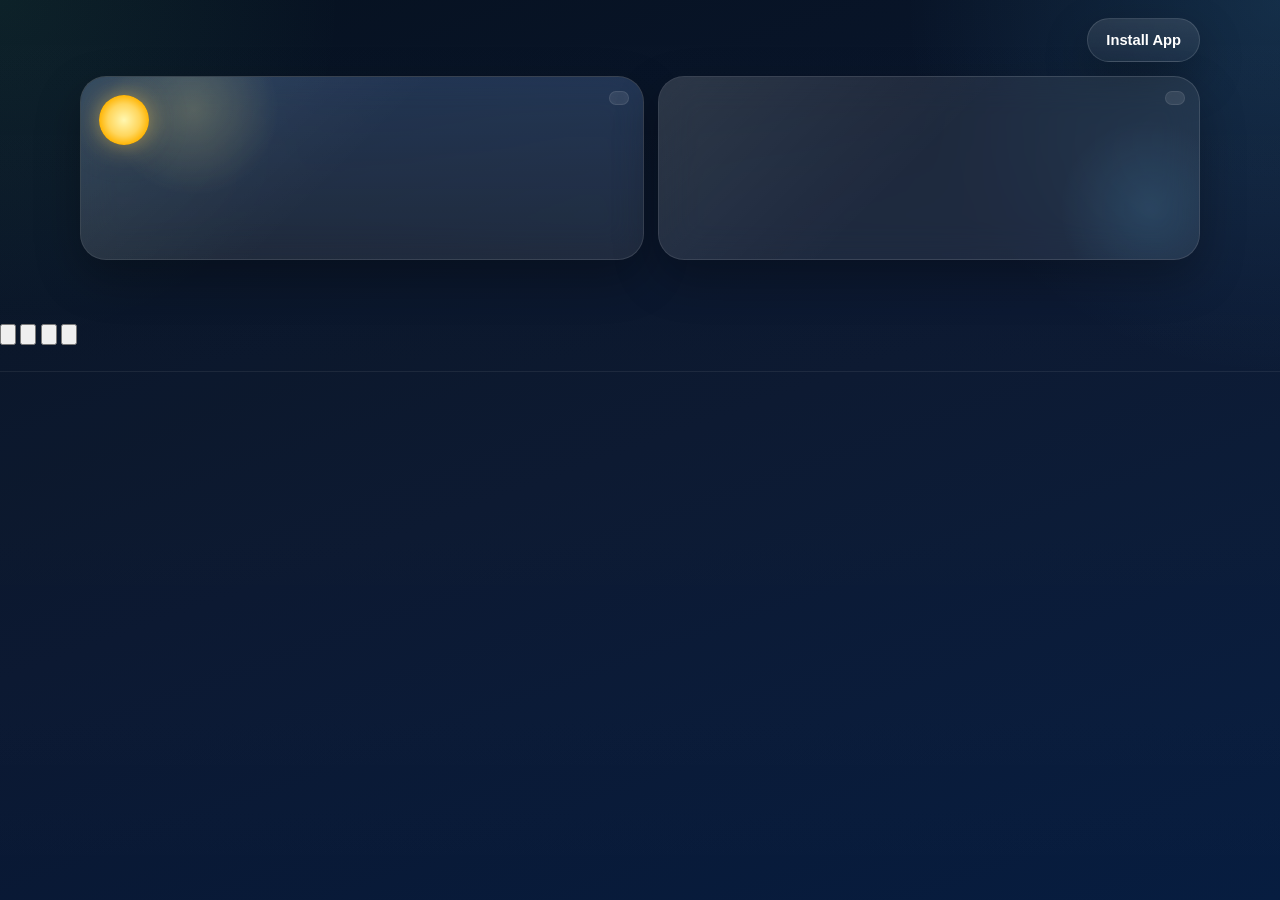
==== commit 1f1486fd: "Update index.html" ====
--- a/index.html
+++ b/index.html
@@ -3,88 +3,122 @@
 <head>
   <meta charset="UTF-8" />
   <meta name="viewport" content="width=device-width, initial-scale=1.0" />
-
   <title>KeFo.tech</title>
   <meta name="theme-color" content="#0f172a" />
   <meta name="description" content="بوابة خدمات ذكية" />
 
   <link rel="manifest" href="./manifest.webmanifest" />
   <link rel="apple-touch-icon" href="./icons/icon-192.png" />
-
   <link rel="stylesheet" href="style.css" />
 </head>
 <body oncontextmenu="return false">
 
-  <div class="container">
+  <div class="page-shell">
+    <div class="container">
 
-    <div class="header-actions">
-      <button class="top-action-btn" id="installBtn"></button>
-      <button class="top-action-btn" id="shareBtn"></button>
-    </div>
+      <div class="header-actions">
+        <button class="top-action-btn" id="installBtn"></button>
+      </div>
 
-    <section class="top-cards">
+      <section class="top-cards">
 
-      <div class="glass-card weather-card">
-        <div class="weather-scene day scene-sunny" id="weatherScene">
-          <div class="sun"></div>
-          <div class="moon"></div>
+        <div class="glass-card weather-card">
+          <div class="weather-scene day scene-sunny" id="weatherScene">
+            <div class="sun"></div>
+            <div class="moon"></div>
 
-          <div class="stars">
-            <span></span><span></span><span></span><span></span><span></span>
+            <div class="stars">
+              <span></span><span></span><span></span><span></span><span></span>
+            </div>
+
+            <div class="cloud a"></div>
+            <div class="cloud b"></div>
+
+            <div class="rain">
+              <span></span><span></span><span></span><span></span>
+              <span></span><span></span><span></span><span></span>
+            </div>
+
+            <div class="snow">
+              <span></span><span></span><span></span>
+              <span></span><span></span><span></span>
+            </div>
+
+            <div class="fog">
+              <span></span><span></span><span></span>
+            </div>
+
+            <div class="lightning">
+              <span></span>
+            </div>
           </div>
 
-          <div class="cloud a"></div>
-          <div class="cloud b"></div>
-
-          <div class="rain">
-            <span></span><span></span><span></span><span></span>
-            <span></span><span></span><span></span><span></span>
+          <div class="card-head">
+            <h2 class="card-title" id="weatherCardTitle"></h2>
+            <div class="badge" id="weatherBadge"></div>
           </div>
 
-          <div class="snow">
-            <span></span><span></span><span></span>
-            <span></span><span></span><span></span>
+          <div id="weatherContent" class="loading-text"></div>
+        </div>
+
+        <div class="glass-card location-card">
+          <div class="card-head">
+            <h2 class="card-title" id="locationCardTitle"></h2>
+            <div class="badge" id="locationBadge"></div>
           </div>
 
-          <div class="fog">
-            <span></span><span></span><span></span>
-          </div>
-
-          <div class="lightning">
-            <span></span>
+          <div class="location-card-content">
+            <div class="welcome-text" id="welcomeText"></div>
+            <h1 class="area-name" id="areaName"></h1>
+            <div class="location-subline" id="locationSubline"></div>
           </div>
         </div>
 
-        <div class="card-head">
-          <h2 class="card-title" id="weatherCardTitle"></h2>
-          <div class="badge" id="weatherBadge"></div>
-        </div>
+      </section>
 
-        <div id="weatherContent" class="loading-text"></div>
+      <section>
+        <h3 class="services-title" id="servicesTitle"></h3>
+        <div class="services-grid" id="servicesGrid"></div>
+        <div class="osm-note" id="osmNote"></div>
+      </section>
+
+    </div>
+
+    <div class="fixed-bottom-wrap">
+      <div class="bottom-quick-actions">
+        <button class="quick-action-btn" id="bottomShareBtn" aria-label="Share">
+          <svg viewBox="0 0 24 24" aria-hidden="true">
+            <path d="M12 16V5"></path>
+            <path d="M8 9l4-4 4 4"></path>
+            <path d="M5 15v3a1 1 0 0 0 1 1h12a1 1 0 0 0 1-1v-3"></path>
+          </svg>
+        </button>
+
+        <button class="quick-action-btn" id="bottomInstallBtn" aria-label="Install">
+          <svg viewBox="0 0 24 24" aria-hidden="true">
+            <path d="M12 3v10"></path>
+            <path d="M8 9l4 4 4-4"></path>
+            <path d="M5 19h14"></path>
+          </svg>
+        </button>
+
+        <button class="quick-action-btn" id="bottomHomeBtn" aria-label="Home">
+          <svg viewBox="0 0 24 24" aria-hidden="true">
+            <path d="M3 11.5L12 4l9 7.5"></path>
+            <path d="M6 10.5V20h12v-9.5"></path>
+          </svg>
+        </button>
+
+        <button class="quick-action-btn" id="bottomTopBtn" aria-label="Top">
+          <svg viewBox="0 0 24 24" aria-hidden="true">
+            <path d="M12 19V7"></path>
+            <path d="M7 12l5-5 5 5"></path>
+          </svg>
+        </button>
       </div>
 
-      <div class="glass-card location-card">
-        <div class="card-head">
-          <h2 class="card-title" id="locationCardTitle"></h2>
-          <div class="badge" id="locationBadge"></div>
-        </div>
-
-        <div class="location-card-content">
-          <div class="welcome-text" id="welcomeText"></div>
-          <h1 class="area-name" id="areaName"></h1>
-          <div class="location-subline" id="locationSubline"></div>
-        </div>
-      </div>
-
-    </section>
-
-    <section>
-      <h3 class="services-title" id="servicesTitle"></h3>
-      <div class="services-grid" id="servicesGrid"></div>
-      <div class="osm-note" id="osmNote"></div>
-    </section>
-
-    <div class="copyright" id="copyrightText"></div>
+      <div class="copyright fixed-copyright" id="copyrightText"></div>
+    </div>
   </div>
 
   <script type="module" src="main.js"></script>
